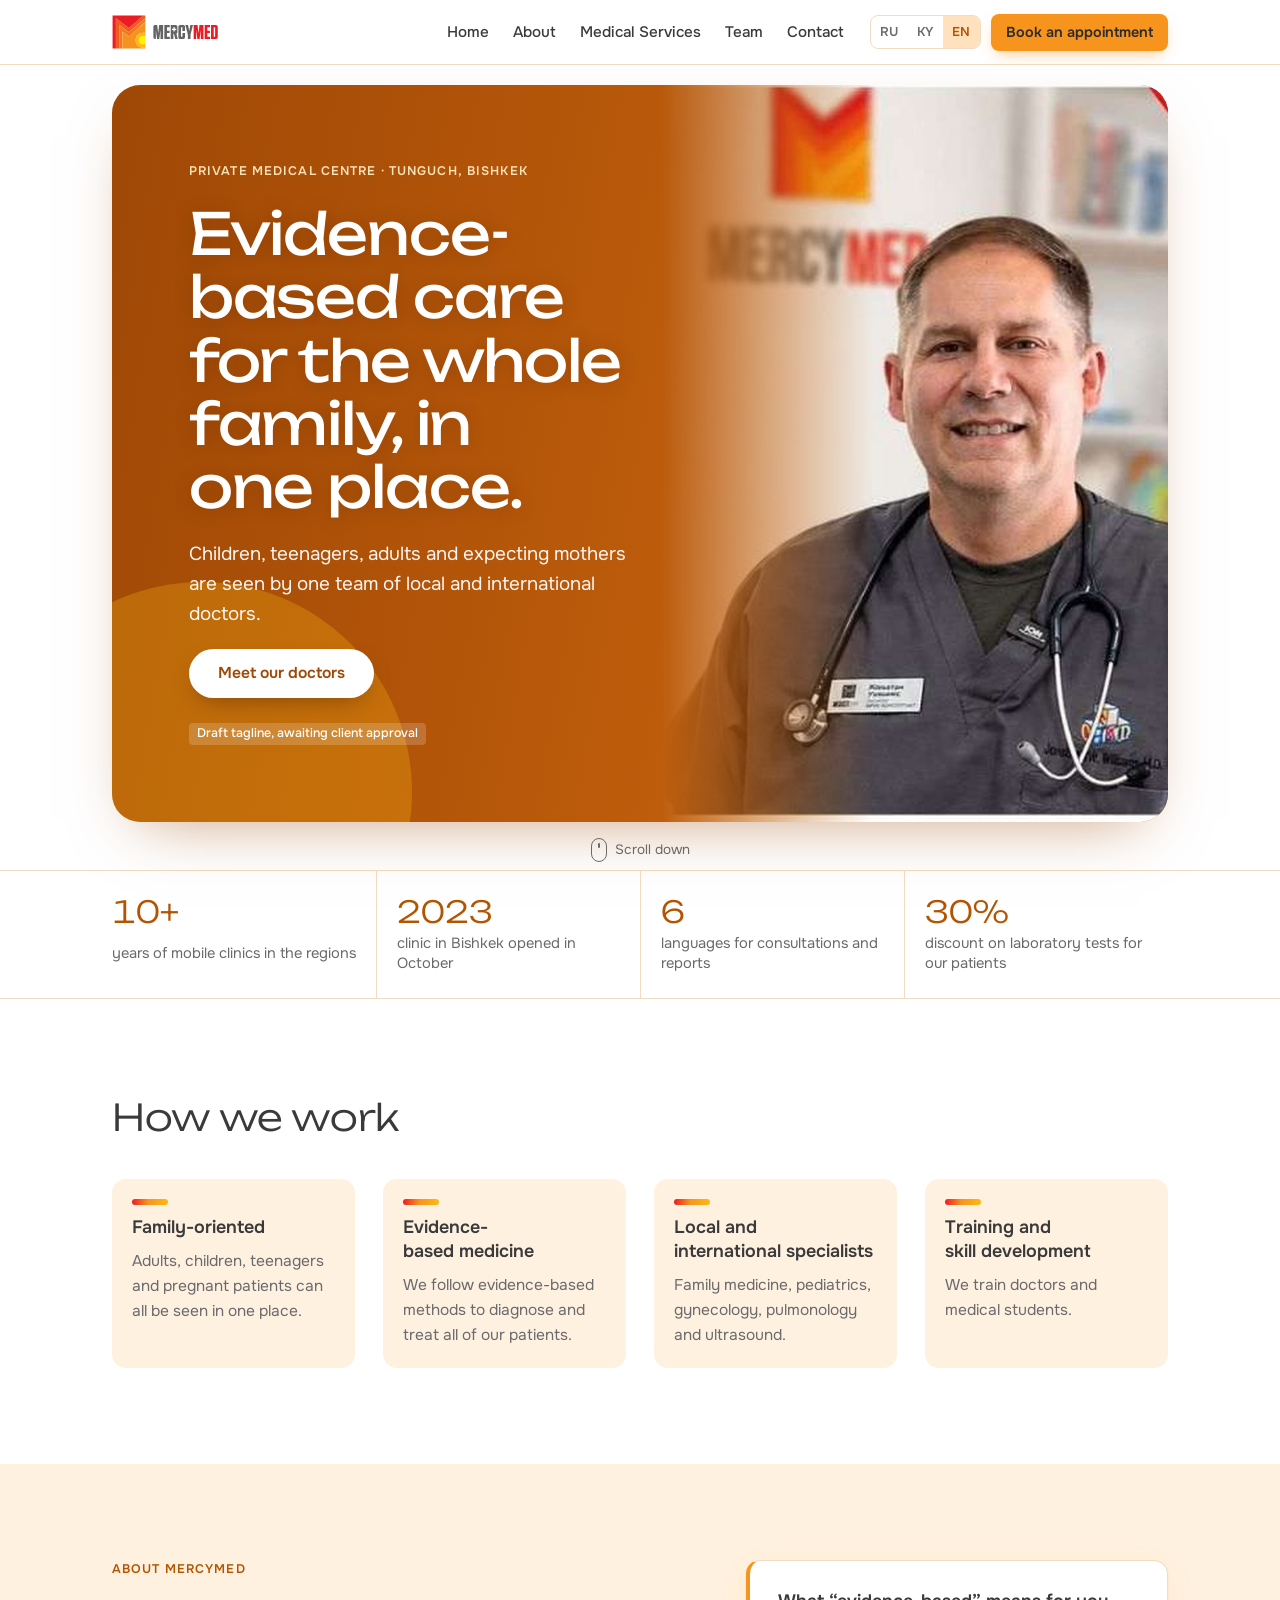
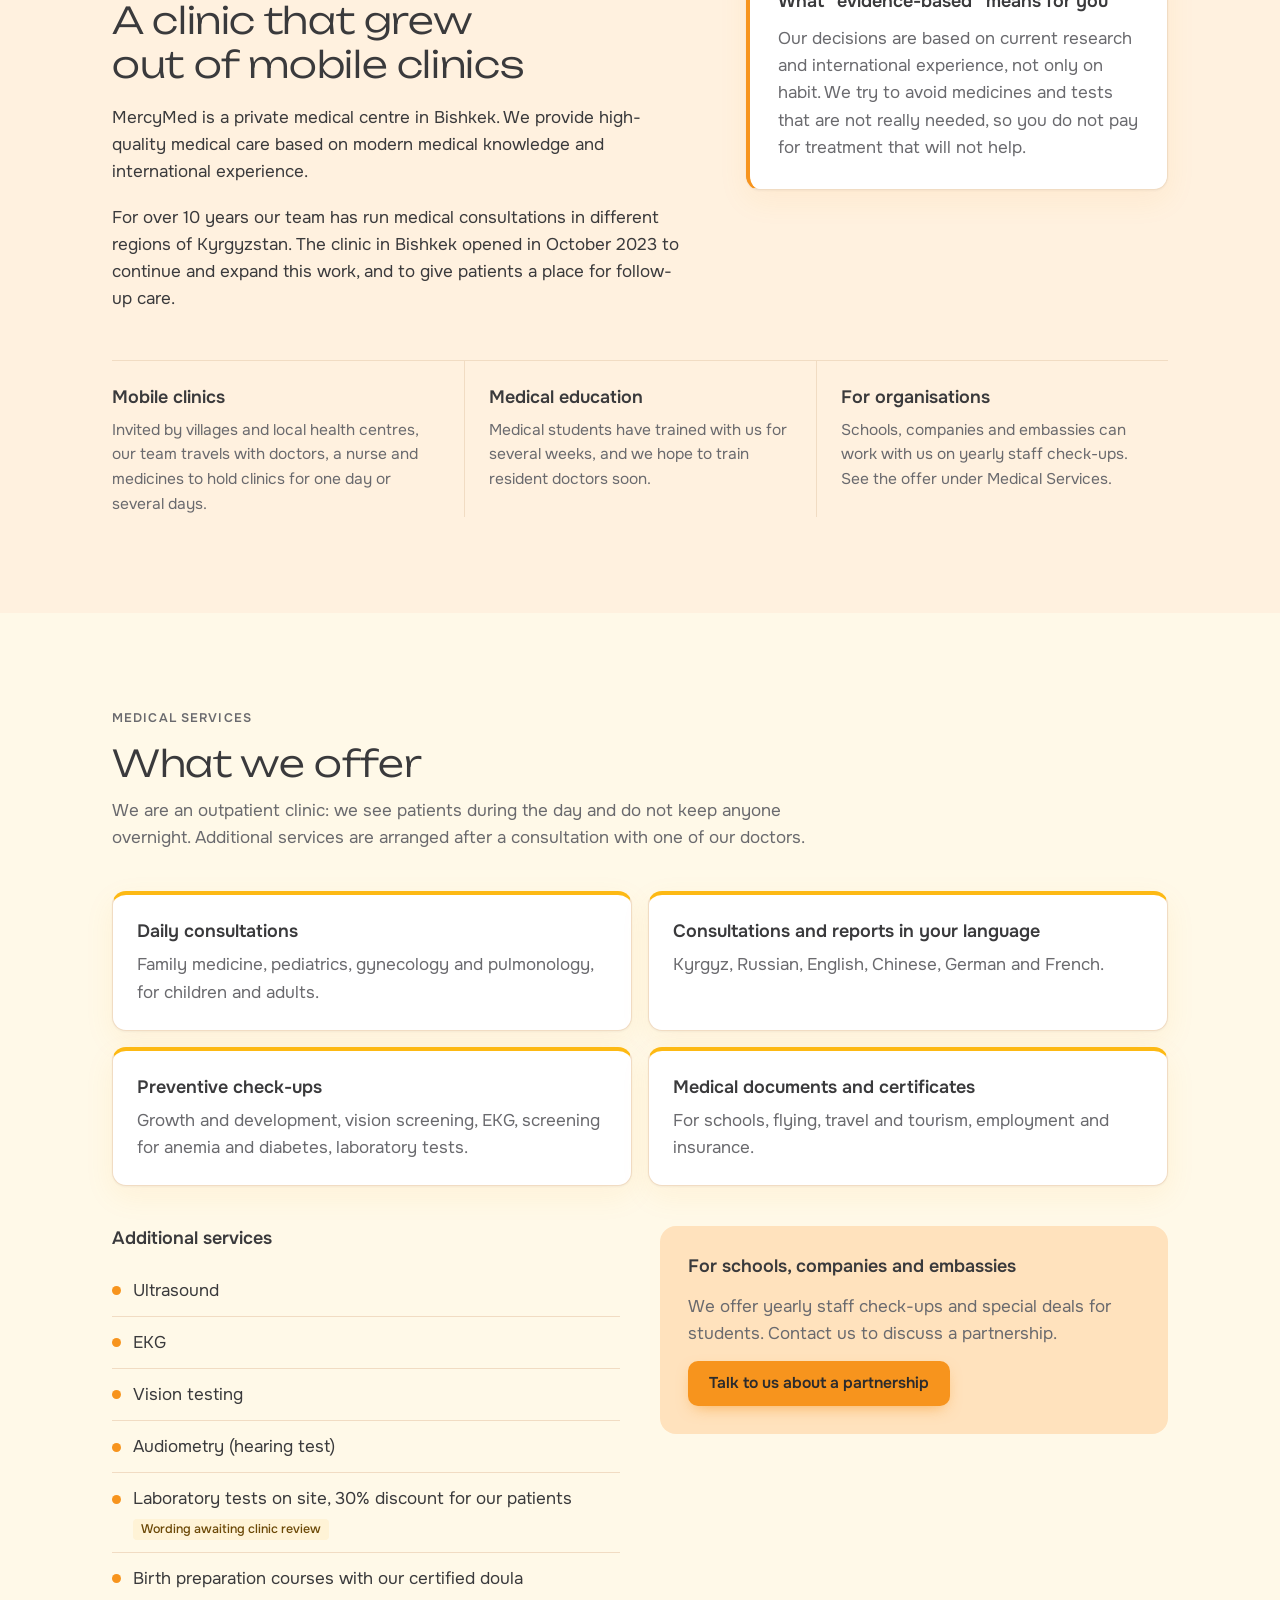
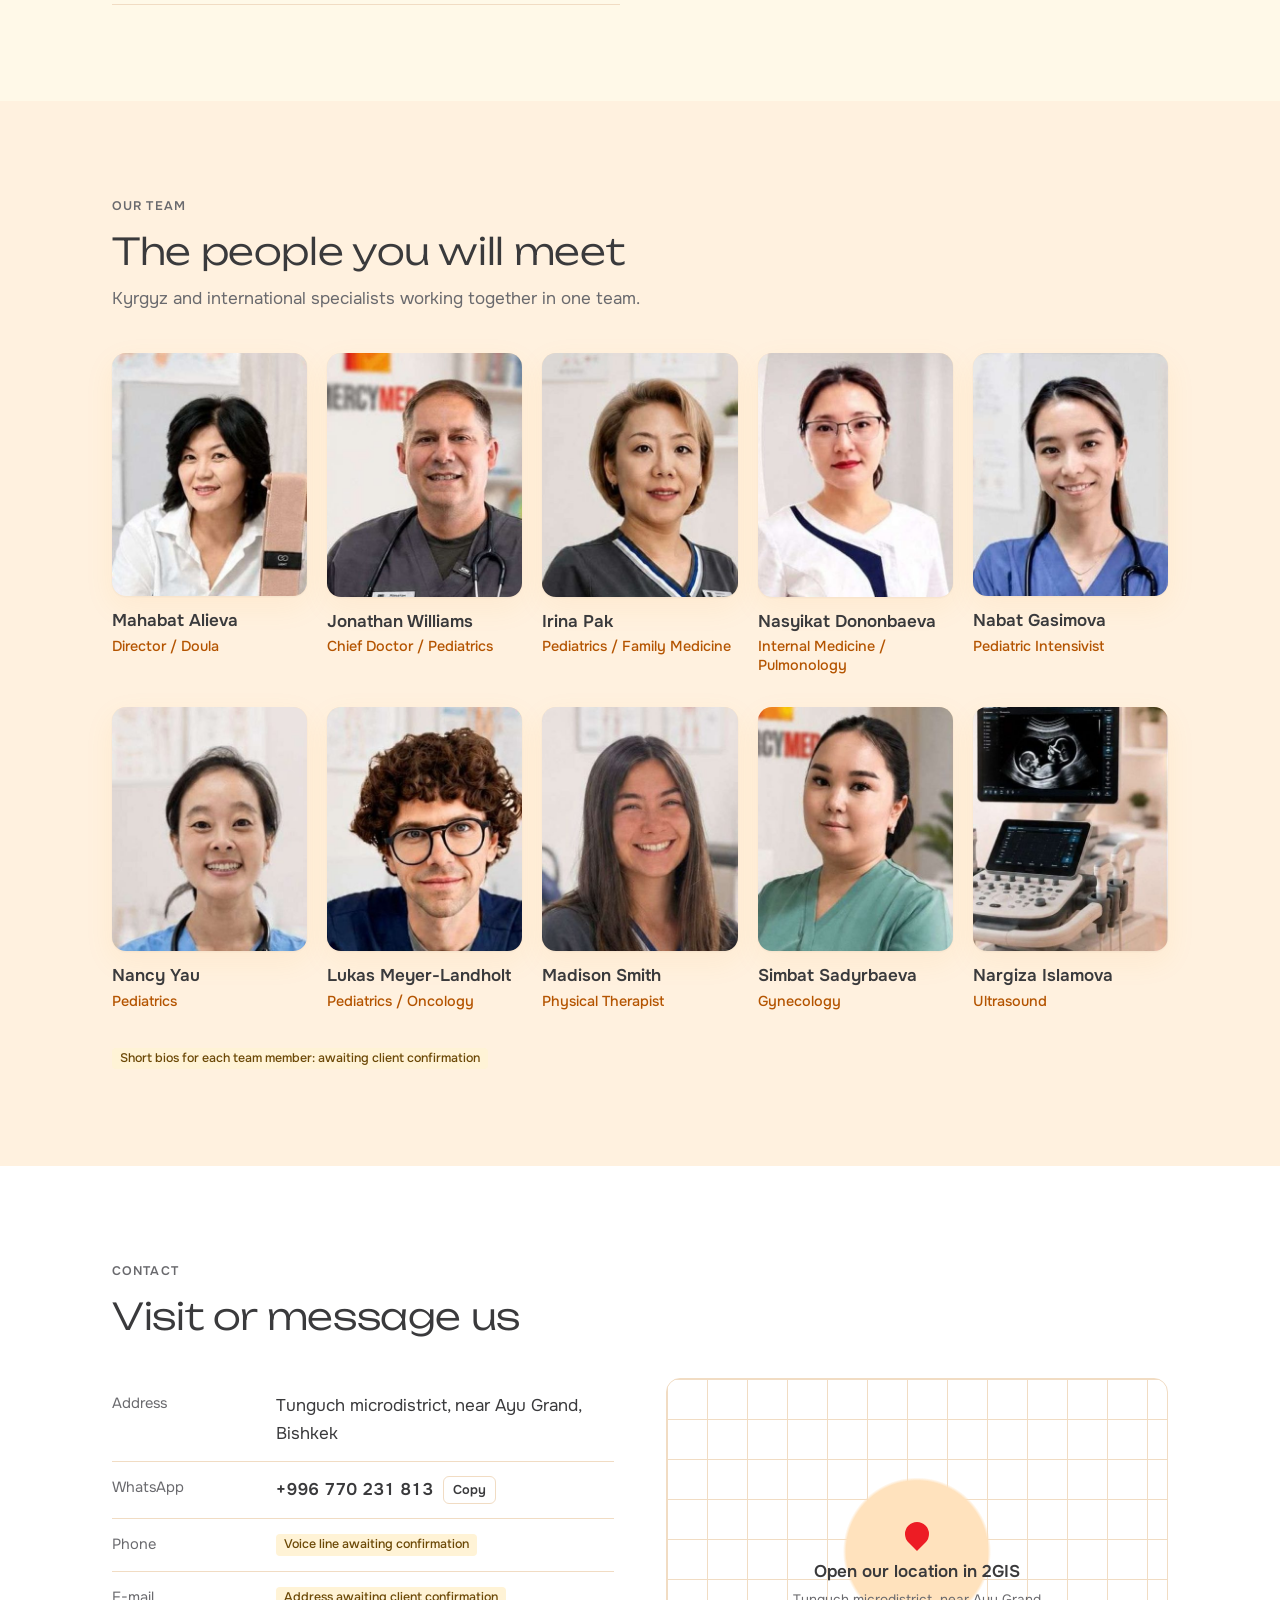
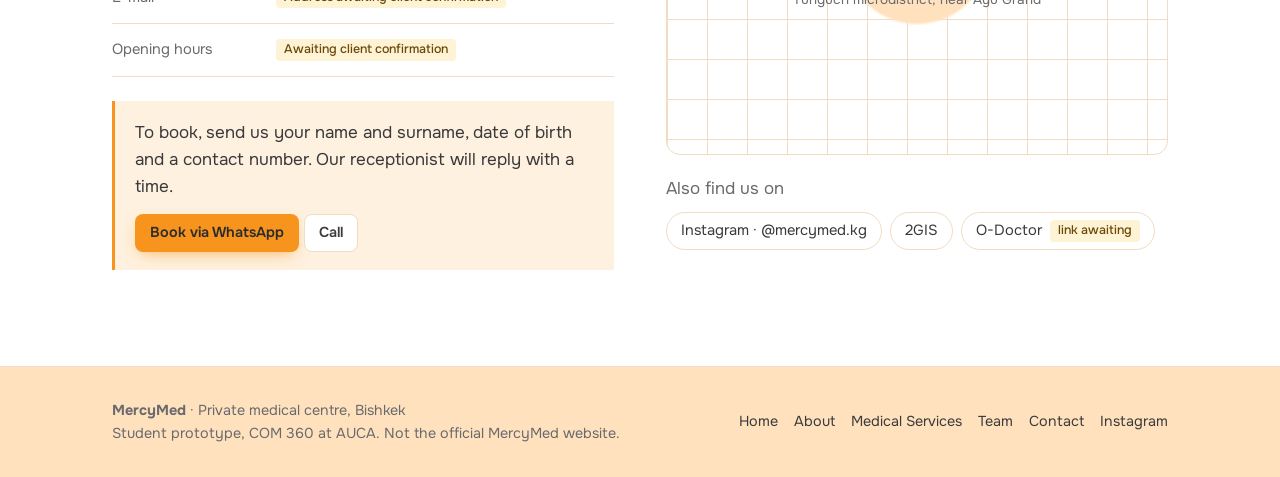
==== hw6/index.html @ 76234cea "Add hw6: MercyMed website first draft" ====
<!doctype html>
<html lang="en">
<head>
  <meta charset="utf-8">
  <meta name="viewport" content="width=device-width, initial-scale=1, viewport-fit=cover">
  <title>MercyMed Website Prototype</title>
  <meta name="description" content="Student prototype of a website for MercyMed, a private family medical centre in Bishkek. Not the official MercyMed website.">
  <link rel="icon" href="images/mercymed-logo.svg" type="image/svg+xml">
  <link rel="preconnect" href="https://fonts.googleapis.com">
  <link rel="preconnect" href="https://fonts.gstatic.com" crossorigin>
  <link rel="stylesheet" href="https://fonts.googleapis.com/css2?family=Onest:wght@400;500;600&family=Unbounded:wght@300;400;500&display=swap">
  <link rel="stylesheet" href="css/styles.css">
</head>
<body>
<div class="trnote" id="trnote" hidden><div class="wrap" data-i18n="trnote">Translation awaiting clinic review.</div></div>

<header class="site">
  <div class="wrap">
    <a class="brand" href="#home" aria-label="MercyMed home"><svg class="logo" viewBox="83.4 77.4 187 60" aria-hidden="true" focusable="false"><path fill="rgb(92.498779%, 10.998535%, 14.099121%)" d="M 244.765625 119.792969 L 240.164062 119.792969 L 240.164062 104.707031 C 240.113281 104.703125 240.0625 104.699219 240.011719 104.695312 C 239.347656 109.699219 238.683594 114.699219 238.007812 119.761719 L 234.09375 119.761719 C 233.433594 114.792969 232.773438 109.820312 232.109375 104.851562 L 231.945312 104.863281 L 231.945312 119.785156 L 227.523438 119.785156 L 227.523438 95 L 234.3125 95 C 234.886719 99.75 235.464844 104.523438 236.039062 109.292969 C 236.089844 109.292969 236.144531 109.292969 236.195312 109.292969 C 236.714844 104.542969 237.230469 99.792969 237.753906 95.003906 L 244.765625 95.003906 Z M 244.765625 119.792969 "/><path fill="rgb(92.498779%, 10.998535%, 14.099121%)" d="M 262.914062 98.945312 L 262.914062 115.867188 C 263.34375 115.867188 263.738281 115.867188 264.128906 115.867188 C 265.433594 115.867188 265.433594 115.867188 265.433594 114.59375 C 265.433594 109.789062 265.433594 104.980469 265.433594 100.171875 C 265.433594 99.949219 265.492188 99.683594 265.398438 99.511719 C 265.269531 99.285156 265.03125 98.996094 264.8125 98.96875 C 264.203125 98.898438 263.582031 98.945312 262.914062 98.945312 M 258.183594 119.867188 L 258.183594 95.050781 C 258.40625 95.03125 258.597656 95.003906 258.789062 95.003906 C 261.382812 95 263.976562 94.992188 266.570312 95.003906 C 268.835938 95.015625 270.082031 96.25 270.089844 98.535156 C 270.101562 104.472656 270.105469 110.40625 270.085938 116.34375 C 270.082031 118.605469 268.804688 119.851562 266.542969 119.863281 C 263.777344 119.875 261.011719 119.867188 258.183594 119.867188 "/><path class="lg-grey" d="M 168.277344 95 L 166.589844 95 C 166.0625 99.839844 165.535156 104.652344 165.011719 109.464844 C 164.972656 109.460938 164.933594 109.457031 164.894531 109.453125 C 164.3125 104.640625 163.730469 99.828125 163.148438 95.007812 L 159.042969 95.007812 C 157.332031 95.308594 156.378906 96.5 156.375 98.453125 C 156.363281 101.421875 156.359375 104.386719 156.359375 107.355469 C 156.359375 110.324219 156.363281 113.289062 156.371094 116.257812 C 156.378906 118.378906 157.449219 119.59375 159.410156 119.765625 L 160.820312 119.765625 L 160.820312 104.847656 C 160.859375 104.84375 160.902344 104.839844 160.941406 104.835938 C 160.96875 105.058594 161 105.285156 161.03125 105.507812 C 161.488281 108.957031 161.949219 112.40625 162.40625 115.863281 C 162.582031 117.167969 162.753906 118.46875 162.929688 119.773438 L 166.84375 119.773438 C 167.324219 116.15625 167.800781 112.566406 168.277344 108.980469 C 168.476562 107.507812 168.671875 106.039062 168.867188 104.566406 C 168.921875 104.574219 168.980469 104.578125 169.039062 104.585938 L 169.039062 119.789062 L 173.628906 119.789062 L 173.628906 95 Z M 168.277344 95 "/><path class="lg-grey" d="M 212.257812 105.613281 L 207.703125 105.613281 L 207.703125 103.1875 C 207.703125 102.054688 207.683594 100.925781 207.707031 99.792969 C 207.71875 99.210938 207.527344 98.960938 206.90625 98.953125 C 205.171875 98.929688 205.171875 98.910156 205.171875 100.648438 C 205.171875 105.367188 205.164062 110.089844 205.191406 114.808594 C 205.191406 115.164062 205.414062 115.796875 205.601562 115.824219 C 206.230469 115.914062 206.894531 115.816406 207.53125 115.707031 C 207.628906 115.691406 207.691406 115.226562 207.695312 114.96875 C 207.710938 113.320312 207.699219 111.675781 207.703125 110.027344 C 207.703125 109.765625 207.726562 109.5 207.738281 109.222656 L 212.355469 109.222656 C 212.355469 110.78125 212.371094 112.300781 212.347656 113.816406 C 212.332031 114.941406 212.347656 116.082031 212.203125 117.195312 C 212 118.765625 210.886719 119.75 209.292969 119.792969 C 207.402344 119.847656 205.503906 119.851562 203.613281 119.796875 C 201.828125 119.742188 200.652344 118.488281 200.578125 116.640625 C 200.539062 115.660156 200.5625 114.671875 200.5625 113.691406 C 200.5625 108.722656 200.558594 103.757812 200.570312 98.792969 C 200.574219 98.234375 200.609375 97.648438 200.773438 97.121094 C 201.164062 95.859375 202.121094 95.136719 203.394531 95.082031 C 205.429688 94.992188 207.480469 94.945312 209.507812 95.097656 C 211.207031 95.226562 212.113281 96.117188 212.214844 97.863281 C 212.371094 100.425781 212.257812 103.003906 212.257812 105.613281 "/><path fill="rgb(92.498779%, 10.998535%, 14.099121%)" d="M 256.566406 115.804688 L 256.566406 119.765625 L 246.933594 119.765625 L 246.933594 94.996094 L 256.417969 94.996094 L 256.417969 98.882812 L 251.585938 98.882812 L 251.585938 105.148438 L 256.199219 105.148438 L 256.199219 109.148438 L 251.601562 109.148438 L 251.601562 115.804688 Z M 256.566406 115.804688 "/><path class="lg-grey" d="M 175.777344 95 L 185.285156 95 L 185.285156 98.882812 L 180.457031 98.882812 L 180.457031 105.140625 L 185.015625 105.140625 L 185.015625 109.160156 L 180.453125 109.160156 L 180.453125 115.832031 L 183.695312 115.832031 C 185.457031 115.832031 185.457031 115.832031 185.457031 117.582031 L 185.457031 119.785156 L 175.777344 119.785156 Z M 175.777344 95 "/><path class="lg-grey" d="M 219.730469 105.144531 C 220.359375 101.777344 220.992188 98.40625 221.628906 94.996094 L 226.375 94.996094 C 225.742188 97.476562 225.121094 99.90625 224.5 102.335938 C 223.707031 105.417969 222.902344 108.496094 222.121094 111.582031 C 222.03125 111.9375 222.023438 112.320312 222.023438 112.691406 C 222.015625 115.03125 222.019531 117.371094 222.019531 119.765625 L 217.296875 119.765625 C 217.296875 118.273438 217.21875 116.804688 217.316406 115.34375 C 217.484375 112.8125 216.90625 110.414062 216.261719 108 C 215.113281 103.703125 214.042969 99.386719 212.921875 95.007812 L 217.667969 95.007812 C 218.300781 98.390625 218.933594 101.769531 219.566406 105.152344 C 219.625 105.148438 219.675781 105.148438 219.730469 105.144531 "/><path class="lg-grey" d="M 196.777344 103.292969 C 196.730469 104.242188 196.40625 104.003906 194.714844 104.023438 C 194.539062 104.027344 194.367188 104.023438 194.191406 104.023438 C 194.191406 104.617188 194.1875 105.207031 194.195312 105.796875 C 194.203125 106.328125 194.015625 106.597656 193.515625 106.621094 C 193.324219 106.621094 193.132812 106.621094 192.941406 106.621094 C 192.753906 106.621094 192.5625 106.621094 192.367188 106.621094 C 191.871094 106.597656 191.683594 106.328125 191.6875 105.796875 C 191.695312 105.207031 191.695312 104.617188 191.695312 104.027344 C 191.105469 104.027344 190.515625 104.027344 189.929688 104.035156 C 189.398438 104.042969 189.125 103.851562 189.101562 103.355469 C 189.105469 103.164062 189.101562 102.96875 189.101562 102.78125 C 189.101562 102.589844 189.105469 102.398438 189.101562 102.207031 C 189.125 101.707031 189.398438 101.519531 189.929688 101.527344 C 190.519531 101.535156 191.109375 101.53125 191.699219 101.53125 C 191.699219 101.359375 191.699219 101.183594 191.699219 101.007812 C 191.71875 99.316406 191.480469 98.992188 192.429688 98.945312 C 192.621094 98.945312 192.789062 98.941406 192.941406 98.941406 C 193.097656 98.941406 193.261719 98.945312 193.453125 98.945312 C 194.402344 98.992188 194.167969 99.316406 194.1875 101.007812 C 194.1875 101.183594 194.183594 101.359375 194.1875 101.539062 C 194.363281 101.539062 194.539062 101.535156 194.714844 101.539062 C 196.40625 101.554688 196.730469 101.320312 196.777344 102.269531 C 196.78125 102.460938 196.78125 102.625 196.78125 102.78125 C 196.78125 102.933594 196.78125 103.101562 196.777344 103.292969 M 199.363281 119.371094 C 198.652344 116.523438 197.925781 113.683594 197.238281 110.832031 C 197.179688 110.589844 197.28125 110.164062 197.460938 110.03125 C 198.40625 109.339844 198.847656 108.425781 198.851562 107.28125 C 198.855469 104.289062 198.878906 101.296875 198.84375 98.304688 C 198.820312 96.222656 197.585938 95.03125 195.507812 95.007812 C 193.789062 94.988281 192.070312 95.003906 190.347656 95.003906 C 189.257812 95 188.167969 95 187.042969 95 L 187.042969 119.832031 L 191.6875 119.832031 L 191.6875 110.683594 C 192.582031 110.386719 192.945312 110.710938 193.101562 111.511719 C 193.386719 112.925781 193.742188 114.324219 194.078125 115.726562 C 194.410156 117.097656 194.753906 118.46875 195.09375 119.835938 L 199.429688 119.835938 C 199.402344 119.65625 199.398438 119.511719 199.363281 119.371094 "/><path fill="rgb(94.099426%, 35.299683%, 13.299561%)" d="M 138.144531 78.464844 L 138.070312 78.527344 L 136.519531 79.898438 L 130.742188 85.007812 L 124.964844 90.113281 L 119.1875 95.222656 L 113.378906 100.359375 L 107.574219 95.984375 L 90.242188 82.917969 L 90.242188 136.402344 L 96.019531 136.402344 L 96.019531 94.722656 L 101.796875 99.082031 L 107.574219 103.4375 L 108.828125 104.378906 L 113.351562 107.792969 L 113.367188 107.804688 L 117.917969 103.78125 L 119.1875 102.65625 L 124.964844 97.550781 L 130.742188 92.441406 L 136.519531 87.335938 L 142.296875 82.226562 L 142.296875 78.464844 Z M 138.144531 78.464844 "/><path fill="rgb(95.298767%, 47.499084%, 12.5%)" d="M 113.367188 107.800781 L 96.019531 94.726562 L 96.019531 136.402344 L 101.796875 136.402344 L 101.796875 106.53125 L 104.277344 108.402344 L 107.574219 110.890625 L 108.816406 111.824219 L 113.351562 115.246094 L 113.378906 115.265625 L 117.929688 111.242188 L 119.1875 110.128906 L 122.480469 107.21875 L 124.964844 105.023438 L 136.519531 94.804688 L 142.296875 89.699219 L 142.296875 82.226562 Z M 113.367188 107.800781 "/><path fill="rgb(92.498779%, 10.998535%, 14.099121%)" d="M 136.519531 78.464844 L 84.421875 78.464844 L 84.421875 136.402344 L 90.242188 136.402344 L 90.242188 82.917969 L 113.351562 100.339844 L 113.378906 100.359375 L 119.1875 95.222656 L 124.964844 90.113281 L 130.742188 85.007812 L 136.519531 79.898438 L 138.070312 78.527344 L 138.144531 78.464844 Z M 136.519531 78.464844 "/><path fill="rgb(96.499634%, 57.299805%, 11.799622%)" d="M 125.003906 121.769531 C 125.003906 114.539062 130.867188 108.679688 138.097656 108.679688 C 139.566406 108.679688 140.976562 108.933594 142.296875 109.378906 L 142.296875 89.699219 L 113.378906 115.265625 L 101.796875 106.53125 L 101.796875 136.402344 L 142.296875 136.402344 L 142.296875 134.160156 C 140.976562 134.609375 139.566406 134.859375 138.097656 134.859375 C 130.867188 134.859375 125.003906 129 125.003906 121.769531 "/><path fill="rgb(98.799133%, 72.198486%, 7.499695%)" d="M 142.296875 127.597656 C 141.113281 128.449219 139.667969 128.960938 138.097656 128.960938 C 134.125 128.960938 130.90625 125.742188 130.90625 121.769531 C 130.90625 117.796875 134.125 114.578125 138.097656 114.578125 C 139.667969 114.578125 141.113281 115.089844 142.296875 115.941406 L 142.296875 109.378906 C 140.976562 108.933594 139.566406 108.679688 138.097656 108.679688 C 130.867188 108.679688 125.003906 114.539062 125.003906 121.769531 C 125.003906 129 130.867188 134.859375 138.097656 134.859375 C 139.566406 134.859375 140.976562 134.609375 142.296875 134.160156 Z M 142.296875 127.597656 "/><path fill="rgb(100%, 94.499207%, 0%)" d="M 130.90625 121.769531 C 130.90625 125.742188 134.125 128.960938 138.097656 128.960938 C 139.667969 128.960938 141.113281 128.449219 142.296875 127.597656 L 142.296875 115.945312 C 141.113281 115.089844 139.667969 114.578125 138.097656 114.578125 C 134.125 114.578125 130.90625 117.796875 130.90625 121.769531 "/></svg></a>
    <nav class="main" id="mainnav" aria-label="Main">
      <ul>
        <li><a href="#home" data-i18n="nav_home">Home</a></li>
        <li><a href="#about" data-i18n="nav_about">About</a></li>
        <li><a href="#services" data-i18n="nav_services">Medical Services</a></li>
        <li><a href="#team" data-i18n="nav_team">Team</a></li>
        <li><a href="#contact" data-i18n="nav_contact">Contact</a></li>
      </ul>
    </nav>
    <div class="tools">
      <div class="lang" role="group" aria-label="Language">
        <button type="button" data-lang="ru" aria-pressed="false" lang="ru">RU</button>
        <button type="button" data-lang="ky" aria-pressed="false" lang="ky">KY</button>
        <button type="button" data-lang="en" aria-pressed="true" lang="en">EN</button>
      </div>
      <button type="button" class="btn btn-primary btn-sm btn-book" data-open="wa" data-i18n="book">Book an appointment</button>
      <button type="button" class="menu-btn" id="menubtn" aria-expanded="false" aria-controls="mainnav" data-i18n="menu">Menu</button>
    </div>
  </div>
</header>

<main>
  <section id="home" class="hero">
    <div class="wrap">
      <div class="hero-card">
        <div class="hero-photo"><img id="hero-img" src="images/hero-jonathan-williams.jpg" width="770" height="1120" alt="Dr Jonathan Williams at the MercyMed clinic"></div>
        <div class="hero-copy">
          <p class="eyebrow" data-i18n="hero_eyebrow">Private medical centre · Tunguch, Bishkek</p>
          <h1 data-i18n="hero_h1">Evidence-based care for the whole family, in one place.</h1>
          <p class="lead" data-i18n="hero_lead">Children, teenagers, adults and expecting mothers are seen by one team of local and international doctors.</p>
          <p><a class="btn btn-light" href="#team" data-i18n="hero_btn">Meet our doctors</a></p>
          <p><span class="pending pending-light" data-i18n="draft_tag">Draft tagline, awaiting client approval</span></p>
        </div>
      </div>
      <a class="scroll-cue" href="#about"><span class="mouse" aria-hidden="true"></span><span data-i18n="scroll">Scroll down</span></a>
    </div>
  </section>

  <div class="facts">
    <div class="wrap">
      <ul>
        <li><strong>10+</strong><span data-i18n="f1">years of mobile clinics in the regions</span></li>
        <li><strong>2023</strong><span data-i18n="f2">clinic in Bishkek opened in October</span></li>
        <li><strong>6</strong><span data-i18n="f3">languages for consultations and reports</span></li>
        <li><strong>30%</strong><span data-i18n="f4">discount on laboratory tests for our patients</span></li>
      </ul>
    </div>
  </div>

  <section class="sec" aria-labelledby="how-h">
    <div class="wrap">
      <div class="sec-head"><h2 id="how-h" data-i18n="how_h">How we work</h2></div>
      <div class="how">
        <article><span class="tick" aria-hidden="true"></span><h3 data-i18n="w1t">Family-oriented</h3><p data-i18n="w1d">Adults, children, teenagers and pregnant patients can all be seen in one place.</p></article>
        <article><span class="tick" aria-hidden="true"></span><h3 data-i18n="w2t">Evidence-based medicine</h3><p data-i18n="w2d">We follow evidence-based methods to diagnose and treat all of our patients.</p></article>
        <article><span class="tick" aria-hidden="true"></span><h3 data-i18n="w3t">Local and international specialists</h3><p data-i18n="w3d">Family medicine, pediatrics, gynecology, pulmonology and ultrasound.</p></article>
        <article><span class="tick" aria-hidden="true"></span><h3 data-i18n="w4t">Training and skill development</h3><p data-i18n="w4d">We train doctors and medical students.</p></article>
      </div>
    </div>
  </section>

  <section id="about" class="sec band" aria-labelledby="about-h">
    <div class="wrap">
      <div class="about-grid">
        <div class="about-text">
          <p class="eyebrow" data-i18n="about_eyebrow">About MercyMed</p>
          <h2 id="about-h" data-i18n="about_h">A clinic that grew out of mobile clinics</h2>
          <p data-i18n="a1">MercyMed is a private medical centre in Bishkek. We provide high-quality medical care based on modern medical knowledge and international experience.</p>
          <p data-i18n="a2">For over 10 years our team has run medical consultations in different regions of Kyrgyzstan. The clinic in Bishkek opened in October 2023 to continue and expand this work, and to give patients a place for follow-up care.</p>
        </div>
        <aside class="ebm">
          <h3 data-i18n="ebm_h">What “evidence-based” means for you</h3>
          <p data-i18n="ebm_p">Our decisions are based on current research and international experience, not only on habit. We try to avoid medicines and tests that are not really needed, so you do not pay for treatment that will not help.</p>
        </aside>
      </div>
      <div class="teasers">
        <article><h3 data-i18n="t1t">Mobile clinics</h3><p data-i18n="t1d">Invited by villages and local health centres, our team travels with doctors, a nurse and medicines to hold clinics for one day or several days.</p></article>
        <article><h3 data-i18n="t2t">Medical education</h3><p data-i18n="t2d">Medical students have trained with us for several weeks, and we hope to train resident doctors soon.</p></article>
        <article><h3 data-i18n="t3t">For organisations</h3><p data-i18n="t3d">Schools, companies and embassies can work with us on yearly staff check-ups. See the offer under Medical Services.</p></article>
      </div>
    </div>
  </section>

  <section id="services" class="sec band-2" aria-labelledby="svc-h">
    <div class="wrap">
      <div class="sec-head">
        <p class="eyebrow" data-i18n="nav_services">Medical Services</p>
        <h2 id="svc-h" data-i18n="svc_h">What we offer</h2>
        <p data-i18n="svc_intro">We are an outpatient clinic: we see patients during the day and do not keep anyone overnight. Additional services are arranged after a consultation with one of our doctors.</p>
      </div>
      <div class="svc">
        <article><h3 data-i18n="s1t">Daily consultations</h3><p data-i18n="s1d">Family medicine, pediatrics, gynecology and pulmonology, for children and adults.</p></article>
        <article><h3 data-i18n="s2t">Consultations and reports in your language</h3><p data-i18n="s2d">Kyrgyz, Russian, English, Chinese, German and French.</p></article>
        <article><h3 data-i18n="s3t">Preventive check-ups</h3><p data-i18n="s3d">Growth and development, vision screening, EKG, screening for anemia and diabetes, laboratory tests.</p></article>
        <article><h3 data-i18n="s4t">Medical documents and certificates</h3><p data-i18n="s4d">For schools, flying, travel and tourism, employment and insurance.</p></article>
      </div>
      <div class="extra">
        <div>
          <h3 data-i18n="x_h">Additional services</h3>
          <ul>
            <li><span data-i18n="x1">Ultrasound</span></li>
            <li><span data-i18n="x2">EKG</span></li>
            <li><span data-i18n="x3">Vision testing</span></li>
            <li><span data-i18n="x4">Audiometry (hearing test)</span></li>
            <li><span class="stack"><span data-i18n="x5">Laboratory tests on site, 30% discount for our patients</span><span class="pending" data-i18n="x5_flag">Wording awaiting clinic review</span></span></li>
            <li><span data-i18n="x6">Birth preparation courses with our certified doula</span></li>
          </ul>
        </div>
        <div class="org">
          <h3 data-i18n="org_h">For schools, companies and embassies</h3>
          <p data-i18n="org_p">We offer yearly staff check-ups and special deals for students. Contact us to discuss a partnership.</p>
          <button type="button" class="btn btn-primary" data-open="org" data-i18n="org_btn">Talk to us about a partnership</button>
        </div>
      </div>
    </div>
  </section>

  <section id="team" class="sec band" aria-labelledby="team-h">
    <div class="wrap">
      <div class="sec-head">
        <p class="eyebrow" data-i18n="team_eyebrow">Our team</p>
        <h2 id="team-h" data-i18n="team_h">The people you will meet</h2>
        <p data-i18n="team_intro">Kyrgyz and international specialists working together in one team.</p>
      </div>
      <ul class="team" id="teamlist"></ul>
      <p class="team-note"><span class="pending" data-i18n="bio_ph">Short bios for each team member: awaiting client confirmation</span></p>
    </div>
  </section>

  <section id="contact" class="sec" aria-labelledby="contact-h">
    <div class="wrap">
      <div class="sec-head">
        <p class="eyebrow" data-i18n="nav_contact">Contact</p>
        <h2 id="contact-h" data-i18n="contact_h">Visit or message us</h2>
      </div>
      <div class="contact-grid">
        <div>
          <dl class="info">
            <div><dt data-i18n="c_addr">Address</dt><dd><span data-i18n="c_addr_v">Tunguch microdistrict, near Ayu Grand, Bishkek</span></dd></div>
            <div><dt>WhatsApp</dt><dd><span class="num" id="wa-num">+996 770 231 813</span><button type="button" class="copy" data-copy="+996770231813" data-i18n="copy">Copy</button></dd></div>
            <div><dt data-i18n="c_phone">Phone</dt><dd><span class="pending" data-i18n="c_phone_ph">Voice line awaiting confirmation</span></dd></div>
            <div><dt data-i18n="c_mail">E-mail</dt><dd><span class="pending" data-i18n="c_mail_ph">Address awaiting client confirmation</span></dd></div>
            <div><dt data-i18n="c_hours">Opening hours</dt><dd><span class="pending" data-i18n="c_hours_ph">Awaiting client confirmation</span></dd></div>
          </dl>
          <div class="how-book">
            <p data-i18n="c_howbook">To book, send us your name and surname, date of birth and a contact number. Our receptionist will reply with a time.</p>
            <div class="cta-row">
              <button type="button" class="btn btn-primary btn-sm" data-open="wa" data-i18n="wa_btn">Book via WhatsApp</button>
              <button type="button" class="btn btn-ghost btn-sm" data-open="call" data-i18n="call">Call</button>
            </div>
          </div>
        </div>
        <div>
          <a class="map" href="https://2gis.ru/bishkek/geo/15763221466054725/74.68137%2C42.859347" target="_blank" rel="noopener">
            <div><div class="pin"></div><strong data-i18n="map_t">Open our location in 2GIS</strong><small data-i18n="map_s">Tunguch microdistrict, near Ayu Grand</small></div>
          </a>
          <div class="elsewhere">
            <span class="muted" data-i18n="c_else">Also find us on</span>
            <ul>
              <li><a href="https://www.instagram.com/mercymed.kg/" target="_blank" rel="noopener">Instagram · @mercymed.kg</a></li>
              <li><a href="https://2gis.ru/bishkek/geo/15763221466054725/74.68137%2C42.859347" target="_blank" rel="noopener">2GIS</a></li>
              <li><span class="soon">O-Doctor <span class="pending" data-i18n="link_ph">link awaiting</span></span></li>
            </ul>
          </div>
        </div>
      </div>
    </div>
  </section>
</main>

<footer>
  <div class="wrap">
    <div>
      <div><strong>MercyMed</strong> · <span data-i18n="foot_1">Private medical centre, Bishkek</span></div>
      <div data-i18n="foot_2">Student prototype, COM 360 at AUCA. Not the official MercyMed website.</div>
    </div>
    <nav aria-label="Footer">
      <ul>
        <li><a href="#home" data-i18n="nav_home">Home</a></li>
        <li><a href="#about" data-i18n="nav_about">About</a></li>
        <li><a href="#services" data-i18n="nav_services">Medical Services</a></li>
        <li><a href="#team" data-i18n="nav_team">Team</a></li>
        <li><a href="#contact" data-i18n="nav_contact">Contact</a></li>
        <li><a href="https://www.instagram.com/mercymed.kg/" target="_blank" rel="noopener">Instagram</a></li>
      </ul>
    </nav>
  </div>
</footer>

<div class="mobile-bar">
  <button type="button" class="btn btn-primary" data-open="wa" data-i18n="book">Book an appointment</button>
</div>

<div class="scrim" id="scrim" hidden>
  <div class="modal" role="dialog" aria-modal="true" aria-labelledby="m-title">
    <h3 id="m-title"></h3>
    <p id="m-body"></p>
    <pre id="m-msg"></pre>
    <p class="muted" id="m-note"></p>
    <div class="row">
      <button type="button" class="btn btn-ghost btn-sm" id="m-close" data-i18n="m_close">Close</button>
      <a class="btn btn-primary btn-sm" id="m-go" target="_blank" rel="noopener" data-i18n="m_go">Open WhatsApp</a>
    </div>
  </div>
</div>

<script src="js/main.js"></script>
</body>
</html>
---- hw6/css/styles.css ----
/* MercyMed draft website styles */
html, body { margin: 0; }
body { -webkit-font-smoothing: antialiased; }
img { max-width: 100%; }
/* Layout: airy, left-aligned single page on white; soft peach bands tinted from the logo's yellow-orange; the logo's orange steps used only as small accents. */
:root {
  --bg: #ffffff;
  --band: #fff1df;          /* light peach from logo orange */
  --band-2: #fff9e8;        /* light cream-yellow from logo yellow */
  --tint: #ffe2bd;          /* stronger peach for highlight cards */
  --sun: #ffe7a3;           /* soft logo yellow for shapes */
  --line: #f1dcc3;
  --fg: #3a3a3c;            /* logo grey (K75), softened */
  --muted: #6a6a6e;
  --accent: #f7941d;        /* logo Orange 2: buttons, dark text on top */
  --accent-soft: #fdb913;   /* logo Orange 1 */
  --accent-ink: #b45400;    /* orange dark enough for text on white */
  --on-accent: #2b2b2d;
  --red: #ed1c24;           /* logo red, tiny accents only */
  --lg-grey: #636466;       /* logo wordmark grey */
  --note-bg: #fff3d6;
  --note-fg: #6b4806;
  --shadow: 0 1px 2px rgba(58,58,60,.05), 0 10px 30px rgba(247,148,29,.08);
  --font-display: "Unbounded", "Onest", system-ui, sans-serif;
  --font-body: "Onest", system-ui, -apple-system, "Segoe UI", Roboto, sans-serif;
  --maxw: 1120px;
}
@media (prefers-color-scheme: dark) {
  :root:not([data-theme="light"]) {
    --bg: #1c1b1a; --band: #2a231d; --band-2: #26231b; --tint: #3a2e22; --sun: #4a3a1c; --line: #403830;
    --fg: #efebe7; --muted: #aba49e; --accent: #f7a03a; --accent-soft: #f5b938; --accent-ink: #f8b061;
    --on-accent: #1c1b1a; --red: #f0453c; --lg-grey: #d6d3d0;
    --note-bg: #3b2e18; --note-fg: #f6d6a0;
    --shadow: 0 1px 2px rgba(0,0,0,.3), 0 10px 30px rgba(0,0,0,.25);
    color-scheme: dark;
  }
}
:root[data-theme="dark"] {
  --bg: #1c1b1a; --band: #2a231d; --band-2: #26231b; --tint: #3a2e22; --sun: #4a3a1c; --line: #403830;
  --fg: #efebe7; --muted: #aba49e; --accent: #f7a03a; --accent-soft: #f5b938; --accent-ink: #f8b061;
  --on-accent: #1c1b1a; --red: #f0453c; --lg-grey: #d6d3d0;
  --note-bg: #3b2e18; --note-fg: #f6d6a0;
  --shadow: 0 1px 2px rgba(0,0,0,.3), 0 10px 30px rgba(0,0,0,.25);
  color-scheme: dark;
}

* { box-sizing: border-box; }
[hidden] { display: none !important; }
html { scroll-behavior: smooth; }
@media (prefers-reduced-motion: reduce) { html { scroll-behavior: auto; } * { transition: none !important; } }
body { background: var(--bg); color: var(--fg); font-family: var(--font-body); font-size: 17px; line-height: 1.6; }
body::before { content: ""; position: fixed; inset: 0 0 auto; height: env(safe-area-inset-top, 0px); z-index: 10; background: var(--bg); }
.wrap {
  max-width: var(--maxw); margin: 0 auto;
  padding-left: max(16px, env(safe-area-inset-left, 0px));
  padding-right: max(16px, env(safe-area-inset-right, 0px));
}
@media (min-width: 720px) { .wrap { padding-left: max(32px, env(safe-area-inset-left, 0px)); padding-right: max(32px, env(safe-area-inset-right, 0px)); } }
a { color: var(--accent-ink); }
:focus-visible { outline: 3px solid var(--accent-ink); outline-offset: 2px; border-radius: 4px; }
h1, h2, h3 { text-wrap: balance; margin: 0; }
h2 { font-family: var(--font-display); font-weight: 300; font-size: clamp(1.6rem, 1.2rem + 1.6vw, 2.3rem); line-height: 1.2; letter-spacing: -0.01em; }
h3 { font-size: 1.12rem; font-weight: 600; line-height: 1.35; }
p { margin: 0; }
.eyebrow { font-size: .78rem; font-weight: 600; letter-spacing: .09em; text-transform: uppercase; color: var(--accent-ink); }
.muted { color: var(--muted); }
.pending { display: inline-block; font-size: .78rem; font-weight: 500; line-height: 1.4; background: var(--note-bg); color: var(--note-fg); padding: 2px 8px; border-radius: 4px; }

.logo { display: block; height: 34px; width: auto; }
.logo .lg-grey { fill: var(--lg-grey); }

/* prototype bar + header */
.proto { background: var(--tint); border-bottom: 1px solid var(--line); font-size: .85rem; color: var(--muted); }
.proto .wrap { padding-block: 8px; }
.trnote { background: var(--note-bg); color: var(--note-fg); font-size: .85rem; }
.trnote .wrap { padding-block: 6px; }
header.site {
  position: sticky; top: env(safe-area-inset-top, 0px); z-index: 20;
  background: color-mix(in srgb, var(--bg) 94%, transparent); backdrop-filter: saturate(1.2) blur(8px);
  border-bottom: 1px solid var(--line);
}
header.site .wrap { display: flex; align-items: center; gap: 16px; padding-block: 12px; }
.brand { display: flex; align-items: center; flex-shrink: 0; text-decoration: none; }
nav.main { margin-left: auto; }
nav.main ul { list-style: none; margin: 0; padding: 0; display: flex; gap: 4px; }
nav.main a { display: block; padding: 8px 10px; border-radius: 6px; color: var(--fg); text-decoration: none; font-weight: 500; font-size: .95rem; }
nav.main a:hover { background: var(--band); }
.tools { display: flex; align-items: center; gap: 10px; }
.lang { display: flex; border: 1px solid var(--line); border-radius: 8px; overflow: hidden; }
.lang button { font: inherit; font-size: .8rem; font-weight: 600; letter-spacing: .04em; background: transparent; color: var(--muted); border: 0; padding: 6px 9px; cursor: pointer; }
.lang button[aria-pressed="true"] { background: var(--tint); color: var(--accent-ink); }
.menu-btn { display: none; font: inherit; font-weight: 500; background: transparent; color: var(--fg); border: 1px solid var(--line); border-radius: 8px; padding: 7px 12px; cursor: pointer; }

.btn {
  display: inline-flex; align-items: center; justify-content: center; gap: 8px;
  font: inherit; font-weight: 600; font-size: .98rem; line-height: 1.2;
  padding: 12px 20px; border-radius: 10px; border: 1.5px solid transparent; cursor: pointer; text-decoration: none;
  transition: transform .15s ease, background-color .15s ease;
}
.btn:hover { transform: translateY(-1px); }
.btn-primary { background: var(--accent); color: var(--on-accent); }
.btn-primary:hover { background: var(--accent-soft); }
.btn-ghost { background: var(--bg); color: var(--fg); border-color: var(--line); }
.btn-ghost:hover { background: var(--band); }
.btn-sm { padding: 9px 14px; font-size: .9rem; border-radius: 8px; }
.btn svg { width: 18px; height: 18px; flex-shrink: 0; }

@media (max-width: 980px) {
  .menu-btn { display: inline-block; }
  nav.main { position: absolute; left: 0; right: 0; top: 100%; background: var(--bg); border-bottom: 1px solid var(--line); margin: 0; }
  nav.main[hidden-mobile] { display: none; }
  nav.main ul { flex-direction: column; padding: 8px max(16px, env(safe-area-inset-right, 0px)) 16px max(16px, env(safe-area-inset-left, 0px)); }
  nav.main a { padding: 12px 8px; font-size: 1.05rem; }
  .tools { margin-left: auto; }
}
@media (max-width: 560px) { .logo { height: 28px; } }
@media (max-width: 380px) { .logo { height: 24px; } }

/* sections */
section { scroll-margin-top: 80px; }
.band { background: var(--band); }
.band-2 { background: var(--band-2); }
.sec { padding-block: clamp(56px, 8vw, 96px); }
.sec-head { display: grid; gap: 12px; max-width: 46rem; margin-bottom: 40px; }
.sec-head p { color: var(--muted); }

/* hero: one big photo card, brand-orange wash on the left, white text center-left */
:root { --hero-1: #9f4806; --hero-2: #bd5c0b; --hero-3: #e07c18; --hero-sun: rgba(253,185,19,.28); }
.hero { background: var(--bg); }
.hero .wrap { padding-block: 20px 8px; }
.hero-card {
  position: relative; overflow: hidden; isolation: isolate; border-radius: 28px;
  min-height: clamp(460px, 64vh, 600px); display: grid; align-items: center;
  background: linear-gradient(100deg, var(--hero-1) 0%, var(--hero-2) 34%, var(--hero-3) 62%, var(--accent) 100%);
  background-size: 170% 100%;
  box-shadow: 0 24px 60px -28px rgba(159,72,6,.55);
  animation: washIn 1.6s cubic-bezier(.2, .8, .2, 1) both, washDrift 9s ease-in-out 1.6s infinite alternate;
}
/* one soft light sweep across the banner on load */
.hero-card::after {
  content: ""; position: absolute; inset: 0; z-index: -1; pointer-events: none;
  background: linear-gradient(110deg, transparent 35%, rgba(255,255,255,.22) 50%, transparent 65%);
  translate: -110% 0; animation: sheen 1.8s ease-out .5s both;
}
.hero-card::before { content: ""; position: absolute; z-index: -1; width: 420px; height: 420px; left: -120px; bottom: -180px; border-radius: 50%; background: var(--hero-sun); animation: sunIn 1.4s cubic-bezier(.2, .8, .2, 1) both, floaty 10s ease-in-out 1.4s infinite; }
.hero-photo { position: absolute; z-index: -1; top: 0; bottom: 0; right: 0; width: 48%; }
.hero-photo img {
  width: 100%; height: 100%; object-fit: cover; object-position: center 18%; display: block;
  -webkit-mask-image: linear-gradient(90deg, transparent 0, #000 42%); mask-image: linear-gradient(90deg, transparent 0, #000 42%);
  animation: kenburns 1.8s cubic-bezier(.2, .7, .2, 1) both;
}
.hero-copy { position: relative; display: grid; gap: 20px; max-width: 37rem; min-width: 0; padding: clamp(28px, 6vw, 80px); color: #fff; }
.hero-copy > * { animation: drop .75s cubic-bezier(.34, 1.45, .64, 1) both; }
.hero-copy > *:nth-child(1) { animation-delay: .25s; }
.hero-copy > *:nth-child(2) { animation-delay: .35s; }
.hero-copy > *:nth-child(3) { animation-delay: .47s; }
.hero-copy > *:nth-child(4) { animation-delay: .59s; }
.hero-copy > *:nth-child(5) { animation-delay: .7s; }
.hero .eyebrow { color: #ffe2b8; }
.hero h1 { font-family: var(--font-display); font-weight: 400; font-size: clamp(2.1rem, 1.3rem + 3.2vw, 3.6rem); line-height: 1.1; letter-spacing: -0.02em; color: #fff; text-shadow: 0 2px 18px rgba(80,35,0,.25); }
.hero .lead { font-size: 1.18rem; color: rgba(255,255,255,.95); max-width: 31rem; }
.btn-light { background: #fff; color: var(--hero-1); border-radius: 999px; padding: 14px 28px; box-shadow: 0 10px 24px -10px rgba(60,25,0,.5); }
.btn-light:hover { background: #fff7ec; transform: translateY(-2px) scale(1.03); }
.pending-light { background: rgba(255,255,255,.18); color: #fff; }
.scroll-cue { display: flex; align-items: center; gap: 8px; justify-content: center; margin: 16px auto 0; width: max-content; font-size: .85rem; color: var(--muted); text-decoration: none; }
.scroll-cue .mouse { width: 16px; height: 24px; border: 1.5px solid currentColor; border-radius: 9px; position: relative; }
.scroll-cue .mouse::after { content: ""; position: absolute; left: 50%; top: 4px; width: 2px; height: 5px; margin-left: -1px; border-radius: 2px; background: currentColor; animation: wheel 1.6s ease-in-out infinite; }
@keyframes kenburns { from { scale: 1.12; opacity: .4; } to { scale: 1; opacity: 1; } }
@keyframes drop { 0% { translate: 0 -20px; opacity: 0; } 65% { translate: 0 3px; opacity: 1; } 100% { translate: 0 0; opacity: 1; } }
@keyframes washIn { from { background-position: 100% 0; } to { background-position: 0% 0; } }
@keyframes washDrift { from { background-position: 0% 0; } to { background-position: 35% 0; } }
@keyframes sunIn { from { scale: .4; opacity: 0; } to { scale: 1; opacity: 1; } }
@keyframes sheen { from { translate: -110% 0; } to { translate: 110% 0; } }
@keyframes wheel { 0% { translate: 0 0; opacity: 1; } 70% { translate: 0 7px; opacity: 0; } 100% { translate: 0 0; opacity: 0; } }
@media (max-width: 820px) {
  .hero-card { display: block; min-height: 0; background: linear-gradient(180deg, var(--hero-3) 0%, var(--hero-2) 45%, var(--hero-1) 100%); background-size: 100% 170%; animation: washInV 1.6s cubic-bezier(.2, .8, .2, 1) both, washDriftV 9s ease-in-out 1.6s infinite alternate; }
  @keyframes washInV { from { background-position: 0 100%; } to { background-position: 0 0; } }
  @keyframes washDriftV { from { background-position: 0 0; } to { background-position: 0 40%; } }
  .hero-photo { position: relative; z-index: 0; width: 100%; height: clamp(280px, 78vw, 380px); }
  .hero-photo img { object-position: center 14%; -webkit-mask-image: linear-gradient(180deg, #000 62%, transparent 100%); mask-image: linear-gradient(180deg, #000 62%, transparent 100%); }
  .hero-copy { padding: 4px 22px 30px; gap: 14px; margin-top: -28px; }
  .hero .lead { font-size: 1.05rem; }
}

/* facts */
.facts { border-block: 1px solid var(--line); background: var(--bg); }
.facts ul { list-style: none; margin: 0; padding: 0; display: grid; grid-template-columns: repeat(4, 1fr); }
.facts li { padding: 24px 20px 24px 0; display: grid; gap: 4px; min-width: 0; }
.facts li + li { padding-left: 20px; border-left: 1px solid var(--line); }
.facts strong { font-family: var(--font-display); font-weight: 300; font-size: 1.9rem; line-height: 1.1; font-variant-numeric: tabular-nums; color: var(--accent-ink); }
.facts span { color: var(--muted); font-size: .92rem; line-height: 1.4; }

/* how we work */
.how { display: grid; grid-template-columns: repeat(4, 1fr); gap: 28px; }
.how article { display: grid; gap: 10px; align-content: start; min-width: 0; }
.how article { background: var(--band); border-radius: 14px; padding: 20px; }
.how .tick { width: 36px; height: 6px; border-radius: 3px; background: linear-gradient(90deg, var(--red), var(--accent) 45%, var(--accent-soft)); }
.how p { color: var(--muted); font-size: .97rem; }

/* about */
.about-grid { display: grid; grid-template-columns: 1.15fr .85fr; gap: clamp(32px, 5vw, 64px); align-items: start; }
.about-text { display: grid; gap: 18px; max-width: 38rem; min-width: 0; }
.ebm { background: var(--bg); border: 1px solid var(--line); border-left: 4px solid var(--accent); border-radius: 14px; padding: 28px; display: grid; gap: 12px; box-shadow: var(--shadow); min-width: 0; }
.ebm p { color: var(--muted); }
.teasers { display: grid; grid-template-columns: repeat(3, 1fr); margin-top: 48px; border-top: 1px solid var(--line); }
.teasers article { padding: 24px 24px 0 0; display: grid; gap: 8px; align-content: start; min-width: 0; }
.teasers article + article { padding-left: 24px; border-left: 1px solid var(--line); }
.teasers p { color: var(--muted); font-size: .97rem; }

/* services */
.svc { display: grid; grid-template-columns: repeat(2, 1fr); gap: 16px; }
.svc article { border: 1px solid var(--line); border-top: 4px solid var(--accent-soft); border-radius: 14px; padding: 24px; display: grid; gap: 8px; align-content: start; background: var(--bg); min-width: 0; box-shadow: var(--shadow); transition: transform .2s ease, box-shadow .2s ease; }
.svc article:hover { transform: translateY(-3px); }
.svc article p { color: var(--muted); }
.extra { margin-top: 40px; display: grid; grid-template-columns: 1fr 1fr; gap: 40px; align-items: start; }
.extra > div { min-width: 0; }
.extra ul { list-style: none; padding: 0; margin: 14px 0 0; display: grid; }
.extra li { padding: 12px 0; border-bottom: 1px solid var(--line); display: grid; grid-template-columns: 9px minmax(0, 1fr); gap: 12px; align-items: start; }
.extra li::before { content: ""; width: 9px; height: 9px; background: var(--accent); border-radius: 50%; margin-top: .55em; }
.extra li .stack { display: grid; gap: 6px; justify-items: start; }
.org { background: var(--tint); border-radius: 16px; padding: 28px; display: grid; gap: 14px; }
.org p { color: var(--muted); }
.org .btn-primary { justify-self: start; }

/* team */
.team { display: grid; grid-template-columns: repeat(5, 1fr); gap: 32px 20px; list-style: none; padding: 0; margin: 0; }
.team li { display: grid; gap: 4px; align-content: start; min-width: 0; }
.team img { width: 100%; max-width: 100%; height: auto; aspect-ratio: 4 / 5; object-fit: cover; object-position: center top; border-radius: 14px; margin-bottom: 10px; background: var(--tint); display: block; box-shadow: var(--shadow); }
.team img { transition: transform .4s cubic-bezier(.34, 1.56, .64, 1), box-shadow .3s ease; }
.team li:hover img { transform: translateY(-8px) scale(1.04); box-shadow: 0 18px 36px -12px rgba(247,148,29,.5); }
.team li .name, .team li .role { transition: transform .35s cubic-bezier(.34, 1.56, .64, 1); }
.team li:hover .name, .team li:hover .role { transform: translateY(-4px); }
@media (prefers-reduced-motion: reduce) {  }
.team .name { font-weight: 600; line-height: 1.3; }
.team .role { color: var(--accent-ink); font-size: .9rem; font-weight: 500; line-height: 1.35; }
.team-note { margin-top: 32px; }

/* contact */
.contact-grid { display: grid; grid-template-columns: 1fr 1fr; gap: clamp(28px, 4vw, 56px); align-items: start; }
.contact-grid > * { min-width: 0; }
dl.info { margin: 0; display: grid; }
dl.info > div { display: grid; grid-template-columns: 9.5rem 1fr; gap: 12px; padding: 14px 0; border-bottom: 1px solid var(--line); }
dl.info dt { color: var(--muted); font-size: .92rem; }
dl.info dd { margin: 0; display: flex; flex-wrap: wrap; gap: 6px 10px; align-items: center; min-width: 0; }
.num { font-weight: 600; font-variant-numeric: tabular-nums; user-select: all; }
.copy { font: inherit; font-size: .8rem; font-weight: 600; padding: 3px 9px; border-radius: 6px; border: 1px solid var(--line); background: var(--bg); color: var(--fg); cursor: pointer; }
.how-book { margin-top: 24px; padding: 18px 20px; border-left: 3px solid var(--accent); background: var(--band); display: grid; gap: 14px; }
.map {
  aspect-ratio: 4 / 3; max-width: 100%; border-radius: 14px; border: 1px solid var(--line); text-decoration: none; color: var(--fg);
  background:
    radial-gradient(circle at 50% 46%, var(--tint) 0 22%, transparent 23%),
    linear-gradient(var(--line) 1px, transparent 1px) 0 0 / 40px 40px,
    linear-gradient(90deg, var(--line) 1px, transparent 1px) 0 0 / 40px 40px,
    var(--bg);
  display: grid; place-items: center; text-align: center; padding: 16px;
  transition: border-color .15s ease;
}
.map:hover { border-color: var(--accent); }
.map .pin { width: 24px; height: 24px; background: var(--red); border-radius: 50% 50% 50% 0; transform: rotate(-45deg); margin: 0 auto 12px; }
.map strong { display: block; font-weight: 600; }
.map small { color: var(--muted); font-size: .85rem; }
.elsewhere { margin-top: 20px; display: grid; gap: 10px; }
.elsewhere ul { list-style: none; padding: 0; margin: 0; display: flex; flex-wrap: wrap; gap: 8px; }
.elsewhere a, .elsewhere .soon { display: inline-flex; gap: 8px; align-items: center; border: 1px solid var(--line); border-radius: 999px; padding: 6px 14px; font-size: .92rem; background: var(--bg); color: var(--fg); text-decoration: none; }
.elsewhere a:hover { border-color: var(--accent); }

footer { border-top: 1px solid var(--line); background: var(--tint); }
footer .wrap { padding-block: 32px; display: flex; flex-wrap: wrap; gap: 16px 32px; justify-content: space-between; align-items: center; font-size: .9rem; color: var(--muted); }
footer nav ul { list-style: none; display: flex; flex-wrap: wrap; gap: 4px 16px; margin: 0; padding: 0; }
footer a { color: var(--fg); text-decoration: none; }
footer a:hover { text-decoration: underline; }

/* modal */
.scrim { position: fixed; inset: 0; z-index: 50; background: rgba(40,36,33,.45); display: grid; place-items: center; padding: 16px; }
.modal { background: var(--bg); color: var(--fg); border-radius: 16px; max-width: 30rem; width: 100%; padding: 26px; display: grid; gap: 14px; box-shadow: 0 20px 60px rgba(0,0,0,.25); max-height: calc(100vh - 32px); overflow: auto; }
.modal h3 { font-family: var(--font-display); font-weight: 400; font-size: 1.3rem; }
.modal pre { margin: 0; white-space: pre-wrap; font: inherit; font-size: .95rem; background: var(--band); border: 1px solid var(--line); border-radius: 10px; padding: 14px 16px; }
.modal .row { display: flex; flex-wrap: wrap; gap: 10px; justify-content: flex-end; }

/* phone booking bar */
.mobile-bar { display: none; }
@media (max-width: 560px) {
  .mobile-bar {
    display: flex; gap: 10px; position: fixed; left: 0; right: 0; bottom: 0; z-index: 30;
    padding: 10px max(16px, env(safe-area-inset-right, 0px)) calc(10px + env(safe-area-inset-bottom, 0px)) max(16px, env(safe-area-inset-left, 0px));
    background: var(--bg); border-top: 1px solid var(--line);
  }
  .mobile-bar .btn { flex: 1; padding-inline: 12px; font-size: .92rem; }
  body { padding-bottom: 72px; }
  .tools .btn-book { display: none; }
}

/* responsive */
@media (max-width: 980px) {
  .how { grid-template-columns: repeat(2, 1fr); }
  .team { grid-template-columns: repeat(3, 1fr); }
  .facts ul { grid-template-columns: repeat(2, 1fr); }
  .facts li:nth-child(3) { padding-left: 0; border-left: 0; }
  .facts li:nth-child(n+3) { border-top: 1px solid var(--line); }
}
@media (max-width: 820px) {
  .about-grid, .extra, .contact-grid { grid-template-columns: 1fr; }
    .teasers { grid-template-columns: 1fr; }
  .teasers article, .teasers article + article { padding: 20px 0; border-left: 0; border-bottom: 1px solid var(--line); }
  .svc { grid-template-columns: 1fr; }
}
@media (max-width: 560px) {
  body { font-size: 16.5px; }
  .how { grid-template-columns: 1fr; }
  .team { grid-template-columns: repeat(2, 1fr); gap: 24px 14px; }
  dl.info > div { grid-template-columns: 1fr; gap: 2px; }
  .facts li { padding: 18px 12px 18px 0; }
  .facts li + li { padding-left: 12px; }
  .facts li:nth-child(3) { padding-left: 0; }
  .facts strong { font-size: 1.6rem; }
}

/* scroll pop-in (added by script only to elements below the first screen) */
.reveal { opacity: 0; transform: translateY(22px) scale(.9); }
.reveal.in { opacity: 1; transform: none; transition: opacity .45s ease var(--d, 0ms), transform .65s cubic-bezier(.34, 1.56, .64, 1) var(--d, 0ms); }
@keyframes popIn { 0% { scale: .86; } 60% { scale: 1.04; } 100% { scale: 1; } }
@keyframes floaty { 0%, 100% { translate: 0 0; } 50% { translate: 0 -14px; } }
.btn-primary { box-shadow: 0 6px 16px -6px color-mix(in srgb, var(--accent) 70%, transparent); }
@media (prefers-reduced-motion: reduce) {
  .reveal { opacity: 1; transform: none; }
  .hero-card, .hero-card::before, .hero-card::after, .hero-photo img, .hero-copy > *, .scroll-cue .mouse::after { animation: none; }
  .hero-card::after { display: none; }
}
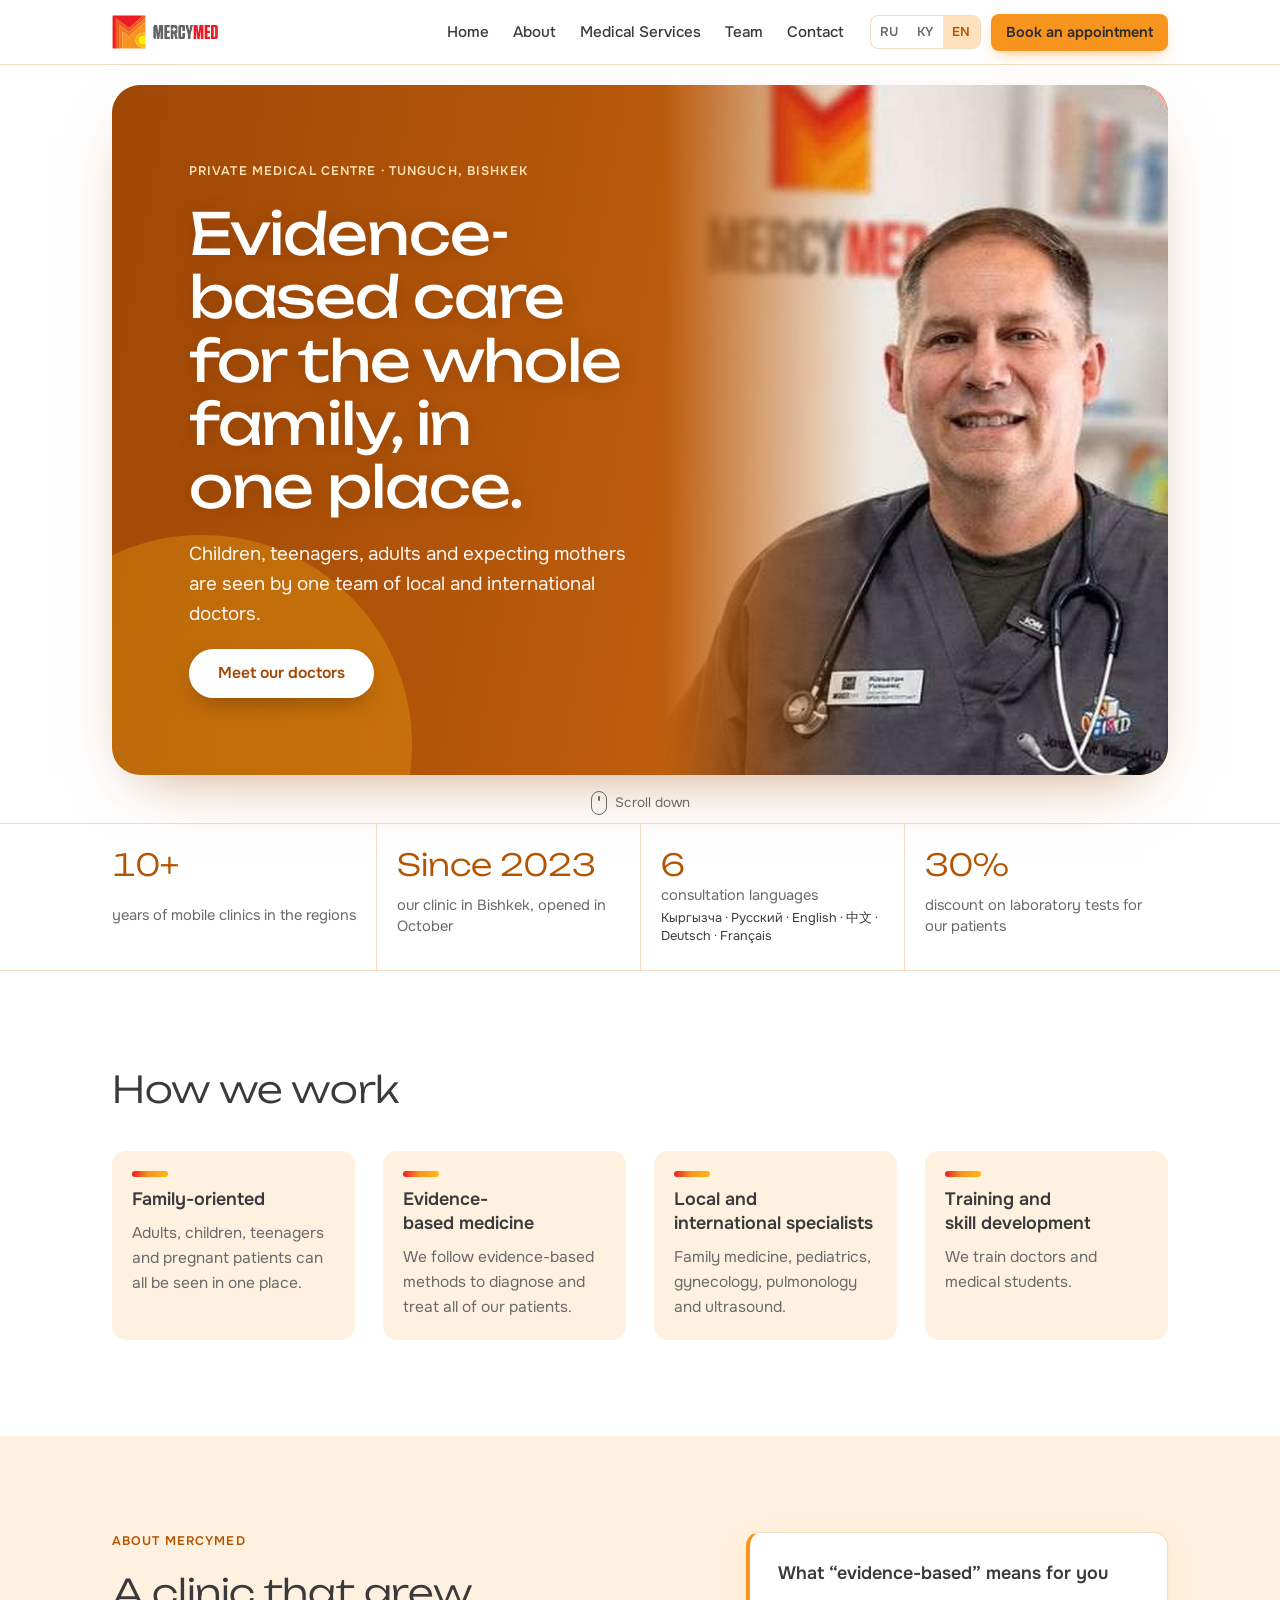
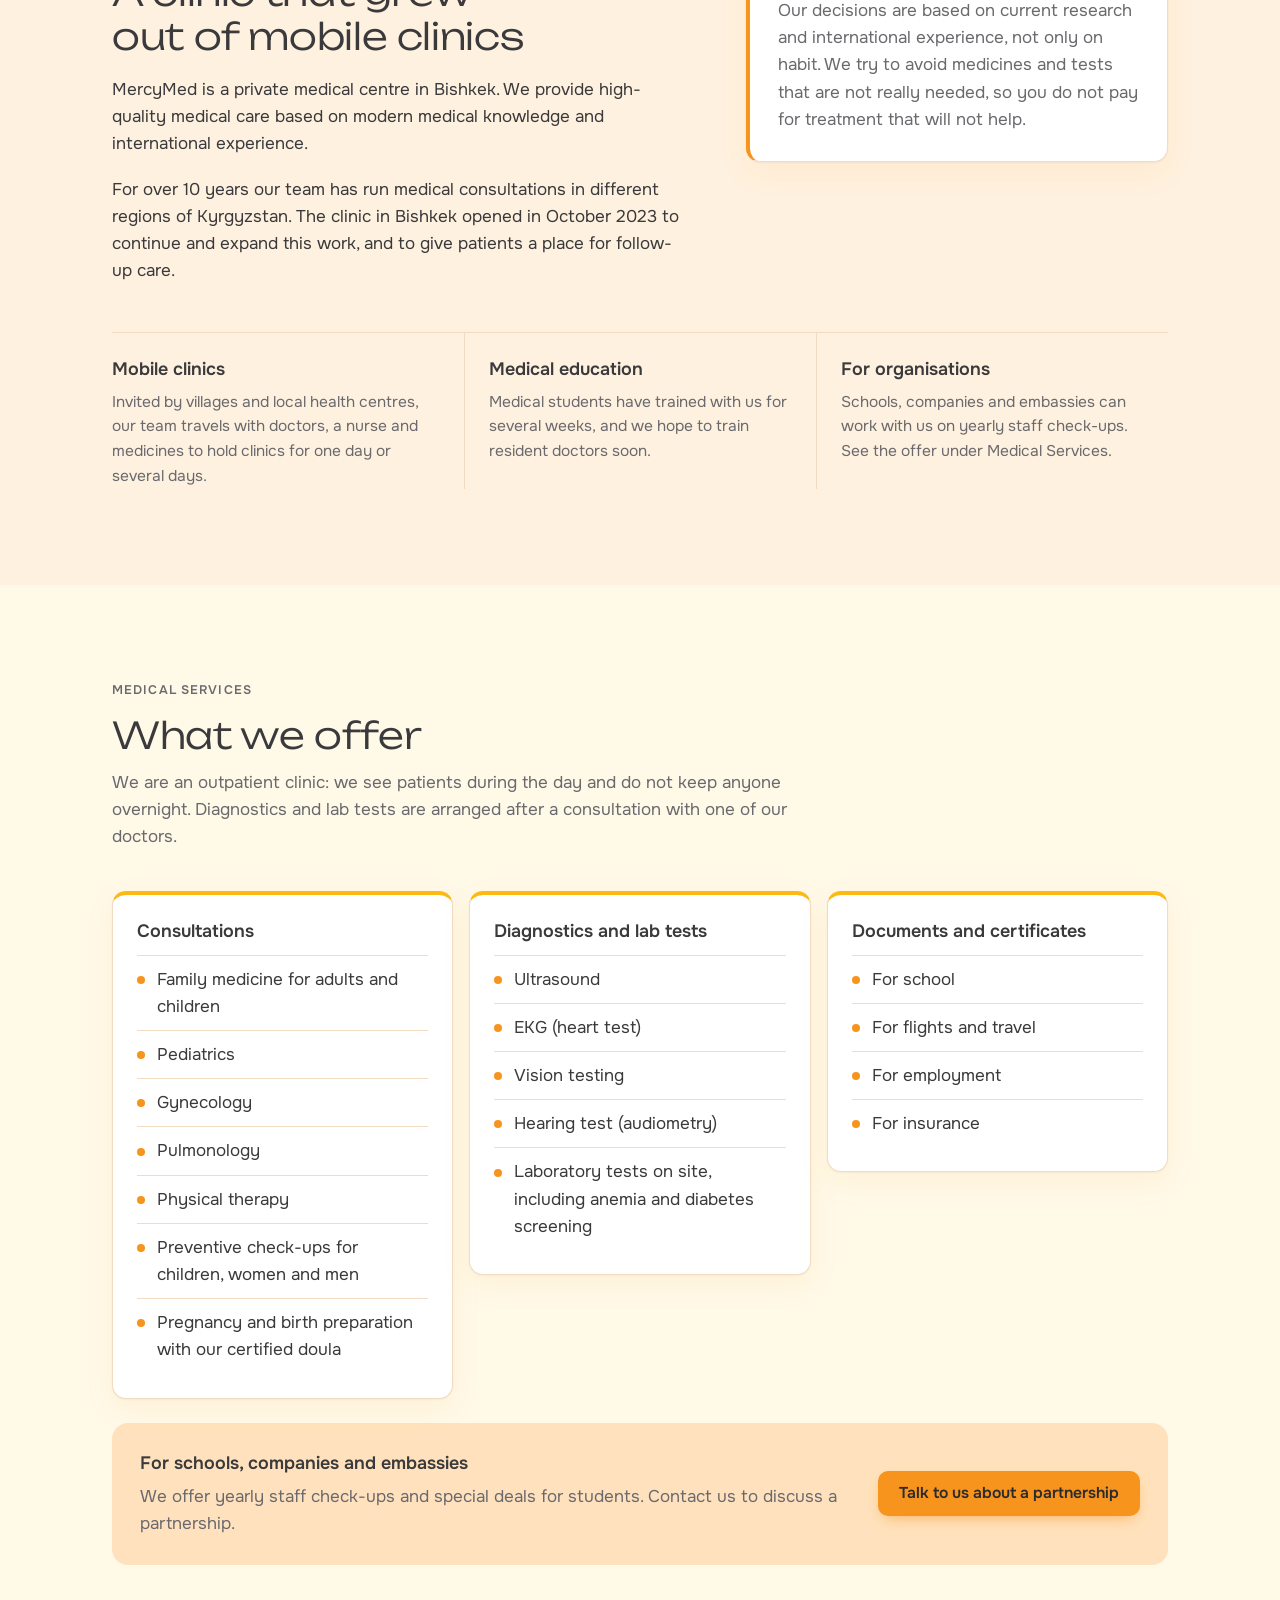
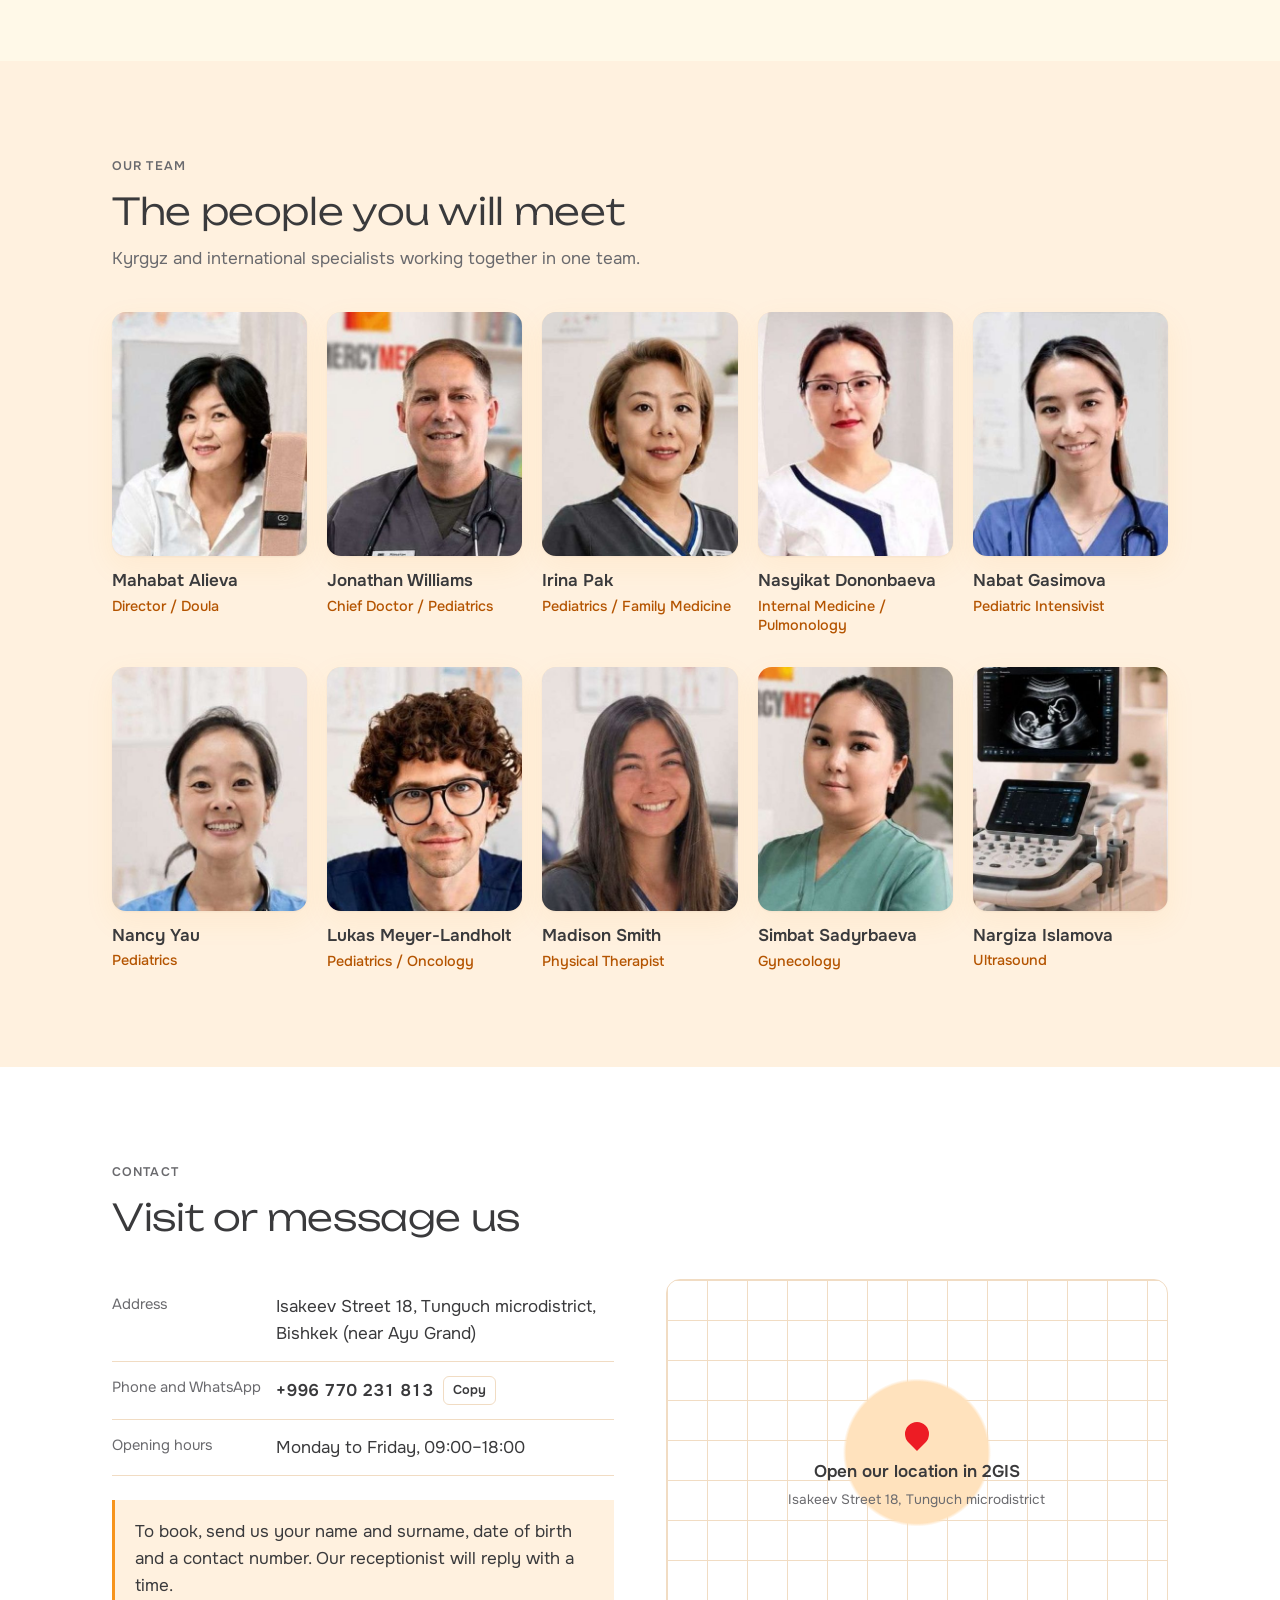
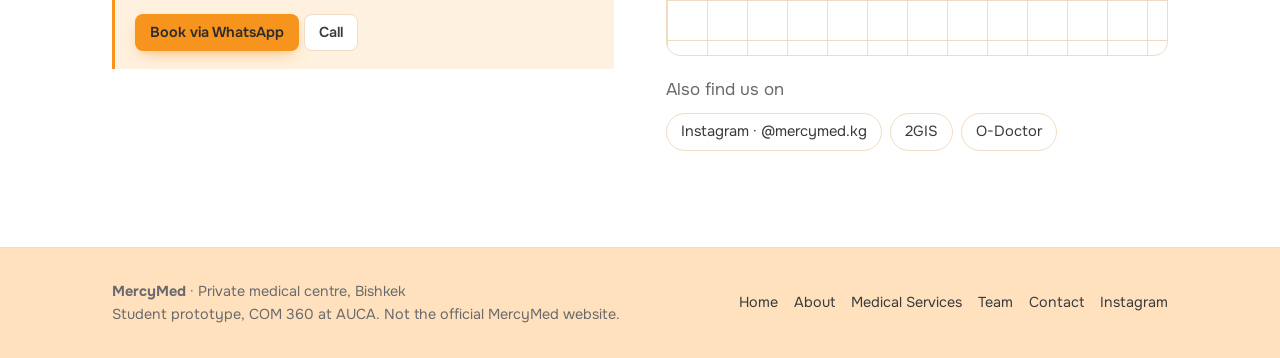
==== commit 51b9eb3f: "hw6: apply peer review feedback; remove duplicate hw6-final folder" ====
--- a/hw6/index.html
+++ b/hw6/index.html
@@ -48,7 +48,6 @@
           <h1 data-i18n="hero_h1">Evidence-based care for the whole family, in one place.</h1>
           <p class="lead" data-i18n="hero_lead">Children, teenagers, adults and expecting mothers are seen by one team of local and international doctors.</p>
           <p><a class="btn btn-light" href="#team" data-i18n="hero_btn">Meet our doctors</a></p>
-          <p><span class="pending pending-light" data-i18n="draft_tag">Draft tagline, awaiting client approval</span></p>
         </div>
       </div>
       <a class="scroll-cue" href="#about"><span class="mouse" aria-hidden="true"></span><span data-i18n="scroll">Scroll down</span></a>
@@ -59,8 +58,8 @@
     <div class="wrap">
       <ul>
         <li><strong>10+</strong><span data-i18n="f1">years of mobile clinics in the regions</span></li>
-        <li><strong>2023</strong><span data-i18n="f2">clinic in Bishkek opened in October</span></li>
-        <li><strong>6</strong><span data-i18n="f3">languages for consultations and reports</span></li>
+        <li><strong data-i18n="f2n">Since 2023</strong><span data-i18n="f2">our clinic in Bishkek, opened in October</span></li>
+        <li><strong>6</strong><span data-i18n="f3">consultation languages</span><span class="langs-line">Кыргызча · Русский · English · 中文 · Deutsch · Français</span></li>
         <li><strong>30%</strong><span data-i18n="f4">discount on laboratory tests for our patients</span></li>
       </ul>
     </div>
@@ -105,32 +104,48 @@
       <div class="sec-head">
         <p class="eyebrow" data-i18n="nav_services">Medical Services</p>
         <h2 id="svc-h" data-i18n="svc_h">What we offer</h2>
-        <p data-i18n="svc_intro">We are an outpatient clinic: we see patients during the day and do not keep anyone overnight. Additional services are arranged after a consultation with one of our doctors.</p>
+        <p data-i18n="svc_intro">We are an outpatient clinic: we see patients during the day and do not keep anyone overnight. Diagnostics and lab tests are arranged after a consultation with one of our doctors.</p>
       </div>
       <div class="svc">
-        <article><h3 data-i18n="s1t">Daily consultations</h3><p data-i18n="s1d">Family medicine, pediatrics, gynecology and pulmonology, for children and adults.</p></article>
-        <article><h3 data-i18n="s2t">Consultations and reports in your language</h3><p data-i18n="s2d">Kyrgyz, Russian, English, Chinese, German and French.</p></article>
-        <article><h3 data-i18n="s3t">Preventive check-ups</h3><p data-i18n="s3d">Growth and development, vision screening, EKG, screening for anemia and diabetes, laboratory tests.</p></article>
-        <article><h3 data-i18n="s4t">Medical documents and certificates</h3><p data-i18n="s4d">For schools, flying, travel and tourism, employment and insurance.</p></article>
-      </div>
-      <div class="extra">
-        <div>
-          <h3 data-i18n="x_h">Additional services</h3>
+        <article>
+          <h3 data-i18n="g1">Consultations</h3>
           <ul>
-            <li><span data-i18n="x1">Ultrasound</span></li>
-            <li><span data-i18n="x2">EKG</span></li>
-            <li><span data-i18n="x3">Vision testing</span></li>
-            <li><span data-i18n="x4">Audiometry (hearing test)</span></li>
-            <li><span class="stack"><span data-i18n="x5">Laboratory tests on site, 30% discount for our patients</span><span class="pending" data-i18n="x5_flag">Wording awaiting clinic review</span></span></li>
-            <li><span data-i18n="x6">Birth preparation courses with our certified doula</span></li>
+            <li data-i18n="g1a">Family medicine for adults and children</li>
+            <li data-i18n="g1b">Pediatrics</li>
+            <li data-i18n="g1c">Gynecology</li>
+            <li data-i18n="g1d">Pulmonology</li>
+            <li data-i18n="g1e">Physical therapy</li>
+            <li data-i18n="g1f">Preventive check-ups for children, women and men</li>
+            <li data-i18n="g1g">Pregnancy and birth preparation with our certified doula</li>
           </ul>
-        </div>
+        </article>
+        <article>
+          <h3 data-i18n="g2">Diagnostics and lab tests</h3>
+          <ul>
+            <li data-i18n="g2a">Ultrasound</li>
+            <li data-i18n="g2b">EKG (heart test)</li>
+            <li data-i18n="g2c">Vision testing</li>
+            <li data-i18n="g2d">Hearing test (audiometry)</li>
+            <li data-i18n="g2e">Laboratory tests on site, including anemia and diabetes screening</li>
+          </ul>
+        </article>
+        <article>
+          <h3 data-i18n="g3">Documents and certificates</h3>
+          <ul>
+            <li data-i18n="g3a">For school</li>
+            <li data-i18n="g3b">For flights and travel</li>
+            <li data-i18n="g3c">For employment</li>
+            <li data-i18n="g3d">For insurance</li>
+          </ul>
+        </article>
+      </div>
         <div class="org">
-          <h3 data-i18n="org_h">For schools, companies and embassies</h3>
-          <p data-i18n="org_p">We offer yearly staff check-ups and special deals for students. Contact us to discuss a partnership.</p>
+          <div>
+            <h3 data-i18n="org_h">For schools, companies and embassies</h3>
+            <p data-i18n="org_p">We offer yearly staff check-ups and special deals for students. Contact us to discuss a partnership.</p>
+          </div>
           <button type="button" class="btn btn-primary" data-open="org" data-i18n="org_btn">Talk to us about a partnership</button>
         </div>
-      </div>
     </div>
   </section>
 
@@ -141,8 +156,18 @@
         <h2 id="team-h" data-i18n="team_h">The people you will meet</h2>
         <p data-i18n="team_intro">Kyrgyz and international specialists working together in one team.</p>
       </div>
-      <ul class="team" id="teamlist"></ul>
-      <p class="team-note"><span class="pending" data-i18n="bio_ph">Short bios for each team member: awaiting client confirmation</span></p>
+      <ul class="team" id="teamlist">
+        <li><img src="images/team/mahabat-alieva.jpg" width="400" height="500" loading="lazy" alt="Photo of Mahabat Alieva, Director / Doula" data-name="Mahabat Alieva" data-role="r_dir"><span class="name">Mahabat Alieva</span><span class="role" data-i18n="r_dir">Director / Doula</span></li>
+        <li><img src="images/team/jonathan-williams.jpg" width="400" height="500" loading="lazy" alt="Photo of Jonathan Williams, Chief Doctor / Pediatrics" data-name="Jonathan Williams" data-role="r_chief"><span class="name">Jonathan Williams</span><span class="role" data-i18n="r_chief">Chief Doctor / Pediatrics</span></li>
+        <li><img src="images/team/irina-pak.jpg" width="400" height="500" loading="lazy" alt="Photo of Irina Pak, Pediatrics / Family Medicine" data-name="Irina Pak" data-role="r_pedfam"><span class="name">Irina Pak</span><span class="role" data-i18n="r_pedfam">Pediatrics / Family Medicine</span></li>
+        <li><img src="images/team/nasyikat-dononbaeva.jpg" width="400" height="500" loading="lazy" alt="Photo of Nasyikat Dononbaeva, Internal Medicine / Pulmonology" data-name="Nasyikat Dononbaeva" data-role="r_intpul"><span class="name">Nasyikat Dononbaeva</span><span class="role" data-i18n="r_intpul">Internal Medicine / Pulmonology</span></li>
+        <li><img src="images/team/nabat-gasimova.jpg" width="400" height="500" loading="lazy" alt="Photo of Nabat Gasimova, Pediatric Intensivist" data-name="Nabat Gasimova" data-role="r_pedint"><span class="name">Nabat Gasimova</span><span class="role" data-i18n="r_pedint">Pediatric Intensivist</span></li>
+        <li><img src="images/team/nancy-yau.jpg" width="400" height="500" loading="lazy" alt="Photo of Nancy Yau, Pediatrics" data-name="Nancy Yau" data-role="r_ped"><span class="name">Nancy Yau</span><span class="role" data-i18n="r_ped">Pediatrics</span></li>
+        <li><img src="images/team/lukas-meyer-landholt.jpg" width="400" height="500" loading="lazy" alt="Photo of Lukas Meyer-Landholt, Pediatrics / Oncology" data-name="Lukas Meyer-Landholt" data-role="r_pedonc"><span class="name">Lukas Meyer-Landholt</span><span class="role" data-i18n="r_pedonc">Pediatrics / Oncology</span></li>
+        <li><img src="images/team/madison-smith.jpg" width="400" height="500" loading="lazy" alt="Photo of Madison Smith, Physical Therapist" data-name="Madison Smith" data-role="r_pt"><span class="name">Madison Smith</span><span class="role" data-i18n="r_pt">Physical Therapist</span></li>
+        <li><img src="images/team/simbat-sadyrbaeva.jpg" width="400" height="500" loading="lazy" alt="Photo of Simbat Sadyrbaeva, Gynecology" data-name="Simbat Sadyrbaeva" data-role="r_gyn"><span class="name">Simbat Sadyrbaeva</span><span class="role" data-i18n="r_gyn">Gynecology</span></li>
+        <li><img src="images/team/nargiza-islamova-ultrasound.jpg" width="400" height="500" loading="lazy" alt="Ultrasound scanner at MercyMed" data-name="Nargiza Islamova" data-role="r_us"><span class="name">Nargiza Islamova</span><span class="role" data-i18n="r_us">Ultrasound</span></li>
+      </ul>
     </div>
   </section>
 
@@ -155,11 +180,9 @@
       <div class="contact-grid">
         <div>
           <dl class="info">
-            <div><dt data-i18n="c_addr">Address</dt><dd><span data-i18n="c_addr_v">Tunguch microdistrict, near Ayu Grand, Bishkek</span></dd></div>
-            <div><dt>WhatsApp</dt><dd><span class="num" id="wa-num">+996 770 231 813</span><button type="button" class="copy" data-copy="+996770231813" data-i18n="copy">Copy</button></dd></div>
-            <div><dt data-i18n="c_phone">Phone</dt><dd><span class="pending" data-i18n="c_phone_ph">Voice line awaiting confirmation</span></dd></div>
-            <div><dt data-i18n="c_mail">E-mail</dt><dd><span class="pending" data-i18n="c_mail_ph">Address awaiting client confirmation</span></dd></div>
-            <div><dt data-i18n="c_hours">Opening hours</dt><dd><span class="pending" data-i18n="c_hours_ph">Awaiting client confirmation</span></dd></div>
+            <div><dt data-i18n="c_addr">Address</dt><dd><span data-i18n="c_addr_v">Isakeev Street 18, Tunguch microdistrict, Bishkek (near Ayu Grand)</span></dd></div>
+            <div><dt data-i18n="c_phone">Phone and WhatsApp</dt><dd><a class="num" id="wa-num" href="tel:+996770231813">+996 770 231 813</a><button type="button" class="copy" data-copy="+996770231813" data-i18n="copy">Copy</button></dd></div>
+            <div><dt data-i18n="c_hours">Opening hours</dt><dd><span data-i18n="c_hours_v">Monday to Friday, 09:00–18:00</span></dd></div>
           </dl>
           <div class="how-book">
             <p data-i18n="c_howbook">To book, send us your name and surname, date of birth and a contact number. Our receptionist will reply with a time.</p>
@@ -171,14 +194,14 @@
         </div>
         <div>
           <a class="map" href="https://2gis.ru/bishkek/geo/15763221466054725/74.68137%2C42.859347" target="_blank" rel="noopener">
-            <div><div class="pin"></div><strong data-i18n="map_t">Open our location in 2GIS</strong><small data-i18n="map_s">Tunguch microdistrict, near Ayu Grand</small></div>
+            <div><div class="pin"></div><strong data-i18n="map_t">Open our location in 2GIS</strong><small data-i18n="map_s">Isakeev Street 18, Tunguch microdistrict</small></div>
           </a>
           <div class="elsewhere">
             <span class="muted" data-i18n="c_else">Also find us on</span>
             <ul>
               <li><a href="https://www.instagram.com/mercymed.kg/" target="_blank" rel="noopener">Instagram · @mercymed.kg</a></li>
               <li><a href="https://2gis.ru/bishkek/geo/15763221466054725/74.68137%2C42.859347" target="_blank" rel="noopener">2GIS</a></li>
-              <li><span class="soon">O-Doctor <span class="pending" data-i18n="link_ph">link awaiting</span></span></li>
+              <li><a href="https://odoctor.kg/clinics/bishkek/mercymed" target="_blank" rel="noopener">O-Doctor</a></li>
             </ul>
           </div>
         </div>
--- a/hw6/css/styles.css
+++ b/hw6/css/styles.css
@@ -189,6 +189,7 @@
 .facts li + li { padding-left: 20px; border-left: 1px solid var(--line); }
 .facts strong { font-family: var(--font-display); font-weight: 300; font-size: 1.9rem; line-height: 1.1; font-variant-numeric: tabular-nums; color: var(--accent-ink); }
 .facts span { color: var(--muted); font-size: .92rem; line-height: 1.4; }
+.facts .langs-line { font-size: .8rem; color: var(--fg); }
 
 /* how we work */
 .how { display: grid; grid-template-columns: repeat(4, 1fr); gap: 28px; }
@@ -208,19 +209,16 @@
 .teasers p { color: var(--muted); font-size: .97rem; }
 
 /* services */
-.svc { display: grid; grid-template-columns: repeat(2, 1fr); gap: 16px; }
-.svc article { border: 1px solid var(--line); border-top: 4px solid var(--accent-soft); border-radius: 14px; padding: 24px; display: grid; gap: 8px; align-content: start; background: var(--bg); min-width: 0; box-shadow: var(--shadow); transition: transform .2s ease, box-shadow .2s ease; }
+.svc { display: grid; grid-template-columns: repeat(3, 1fr); gap: 16px; align-items: start; }
+.svc article { border: 1px solid var(--line); border-top: 4px solid var(--accent-soft); border-radius: 14px; padding: 24px; display: grid; gap: 12px; align-content: start; background: var(--bg); min-width: 0; box-shadow: var(--shadow); transition: transform .2s ease, box-shadow .2s ease; }
 .svc article:hover { transform: translateY(-3px); }
-.svc article p { color: var(--muted); }
-.extra { margin-top: 40px; display: grid; grid-template-columns: 1fr 1fr; gap: 40px; align-items: start; }
-.extra > div { min-width: 0; }
-.extra ul { list-style: none; padding: 0; margin: 14px 0 0; display: grid; }
-.extra li { padding: 12px 0; border-bottom: 1px solid var(--line); display: grid; grid-template-columns: 9px minmax(0, 1fr); gap: 12px; align-items: start; }
-.extra li::before { content: ""; width: 9px; height: 9px; background: var(--accent); border-radius: 50%; margin-top: .55em; }
-.extra li .stack { display: grid; gap: 6px; justify-items: start; }
-.org { background: var(--tint); border-radius: 16px; padding: 28px; display: grid; gap: 14px; }
+.svc ul { list-style: none; padding: 0; margin: 0; display: grid; }
+.svc li { padding: 10px 0; border-top: 1px solid var(--line); display: grid; grid-template-columns: 8px minmax(0, 1fr); gap: 12px; align-items: start; }
+.svc li::before { content: ""; width: 8px; height: 8px; background: var(--accent); border-radius: 50%; margin-top: .6em; }
+.org { margin-top: 24px; background: var(--tint); border-radius: 16px; padding: 28px; display: flex; flex-wrap: wrap; gap: 14px 32px; align-items: center; justify-content: space-between; }
+.org > div { display: grid; gap: 8px; max-width: 44rem; min-width: 0; }
 .org p { color: var(--muted); }
-.org .btn-primary { justify-self: start; }
+.org .btn-primary { flex-shrink: 0; }
 
 /* team */
 .team { display: grid; grid-template-columns: repeat(5, 1fr); gap: 32px 20px; list-style: none; padding: 0; margin: 0; }
@@ -242,7 +240,7 @@
 dl.info > div { display: grid; grid-template-columns: 9.5rem 1fr; gap: 12px; padding: 14px 0; border-bottom: 1px solid var(--line); }
 dl.info dt { color: var(--muted); font-size: .92rem; }
 dl.info dd { margin: 0; display: flex; flex-wrap: wrap; gap: 6px 10px; align-items: center; min-width: 0; }
-.num { font-weight: 600; font-variant-numeric: tabular-nums; user-select: all; }
+.num { color: var(--fg); text-decoration: none; font-weight: 600; font-variant-numeric: tabular-nums; user-select: all; }
 .copy { font: inherit; font-size: .8rem; font-weight: 600; padding: 3px 9px; border-radius: 6px; border: 1px solid var(--line); background: var(--bg); color: var(--fg); cursor: pointer; }
 .how-book { margin-top: 24px; padding: 18px 20px; border-left: 3px solid var(--accent); background: var(--band); display: grid; gap: 14px; }
 .map {
@@ -293,6 +291,7 @@
 /* responsive */
 @media (max-width: 980px) {
   .how { grid-template-columns: repeat(2, 1fr); }
+  .svc { grid-template-columns: repeat(2, 1fr); }
   .team { grid-template-columns: repeat(3, 1fr); }
   .facts ul { grid-template-columns: repeat(2, 1fr); }
   .facts li:nth-child(3) { padding-left: 0; border-left: 0; }
@@ -303,6 +302,7 @@
     .teasers { grid-template-columns: 1fr; }
   .teasers article, .teasers article + article { padding: 20px 0; border-left: 0; border-bottom: 1px solid var(--line); }
   .svc { grid-template-columns: 1fr; }
+  .org { flex-direction: column; align-items: flex-start; }
 }
 @media (max-width: 560px) {
   body { font-size: 16.5px; }
@@ -316,13 +316,13 @@
 }
 
 /* scroll pop-in (added by script only to elements below the first screen) */
-.reveal { opacity: 0; transform: translateY(22px) scale(.9); }
-.reveal.in { opacity: 1; transform: none; transition: opacity .45s ease var(--d, 0ms), transform .65s cubic-bezier(.34, 1.56, .64, 1) var(--d, 0ms); }
+.reveal { transform: translateY(22px) scale(.94); }
+.reveal.in { transform: none; transition: transform .65s cubic-bezier(.34, 1.56, .64, 1) var(--d, 0ms); }
 @keyframes popIn { 0% { scale: .86; } 60% { scale: 1.04; } 100% { scale: 1; } }
 @keyframes floaty { 0%, 100% { translate: 0 0; } 50% { translate: 0 -14px; } }
 .btn-primary { box-shadow: 0 6px 16px -6px color-mix(in srgb, var(--accent) 70%, transparent); }
 @media (prefers-reduced-motion: reduce) {
-  .reveal { opacity: 1; transform: none; }
+  .reveal { transform: none; }
   .hero-card, .hero-card::before, .hero-card::after, .hero-photo img, .hero-copy > *, .scroll-cue .mouse::after { animation: none; }
   .hero-card::after { display: none; }
 }
